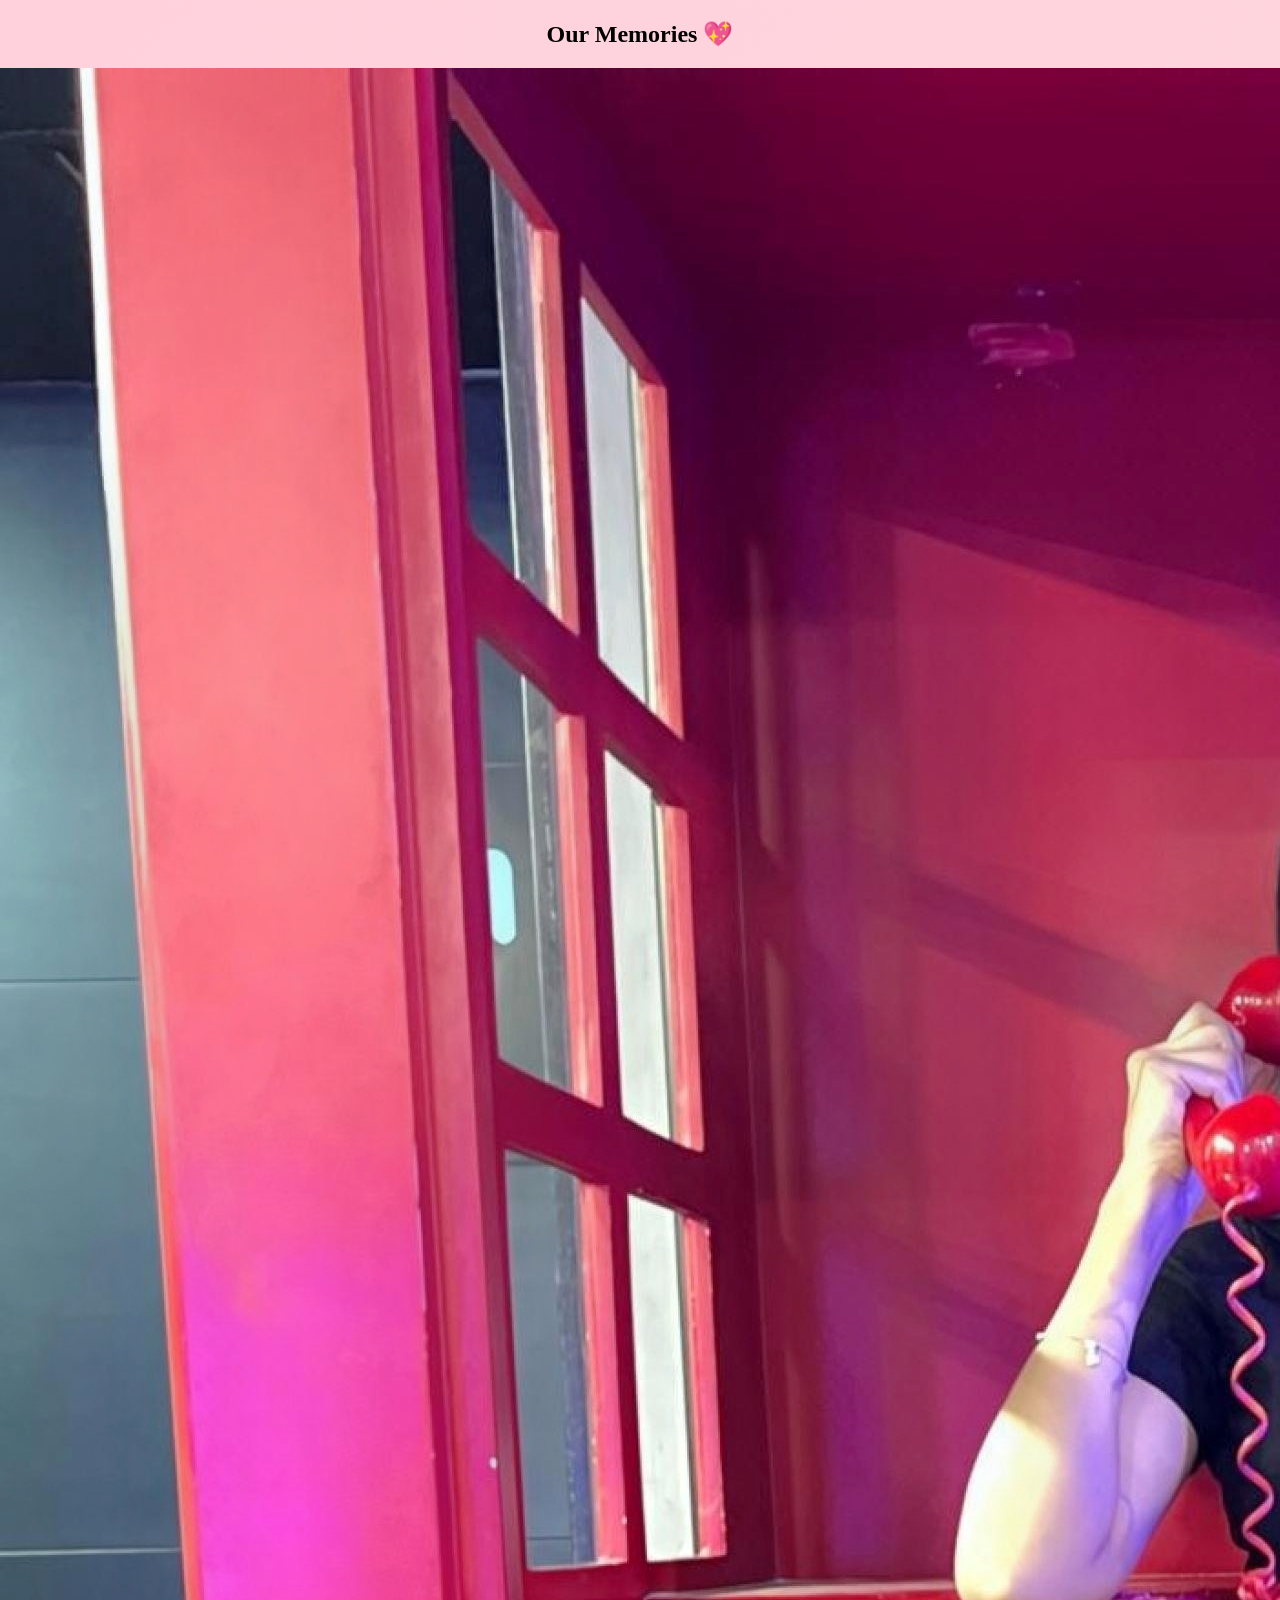
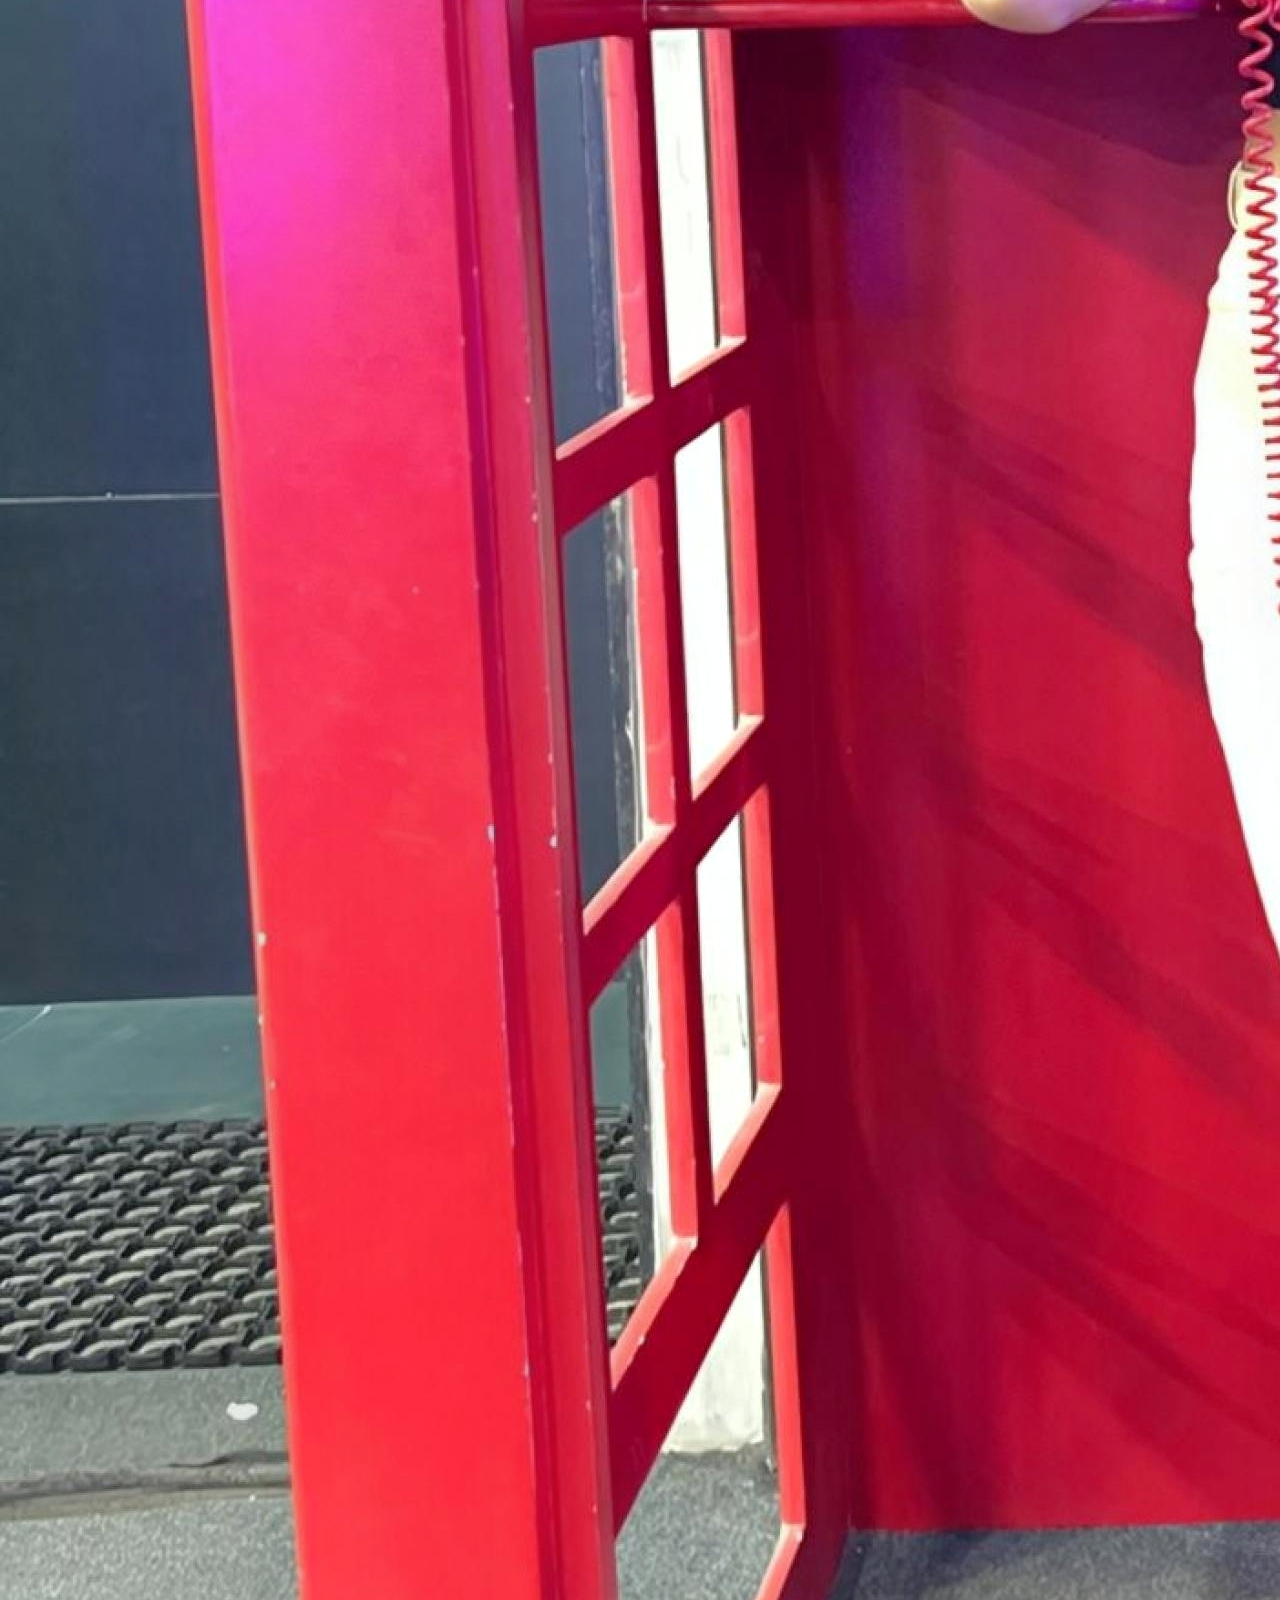
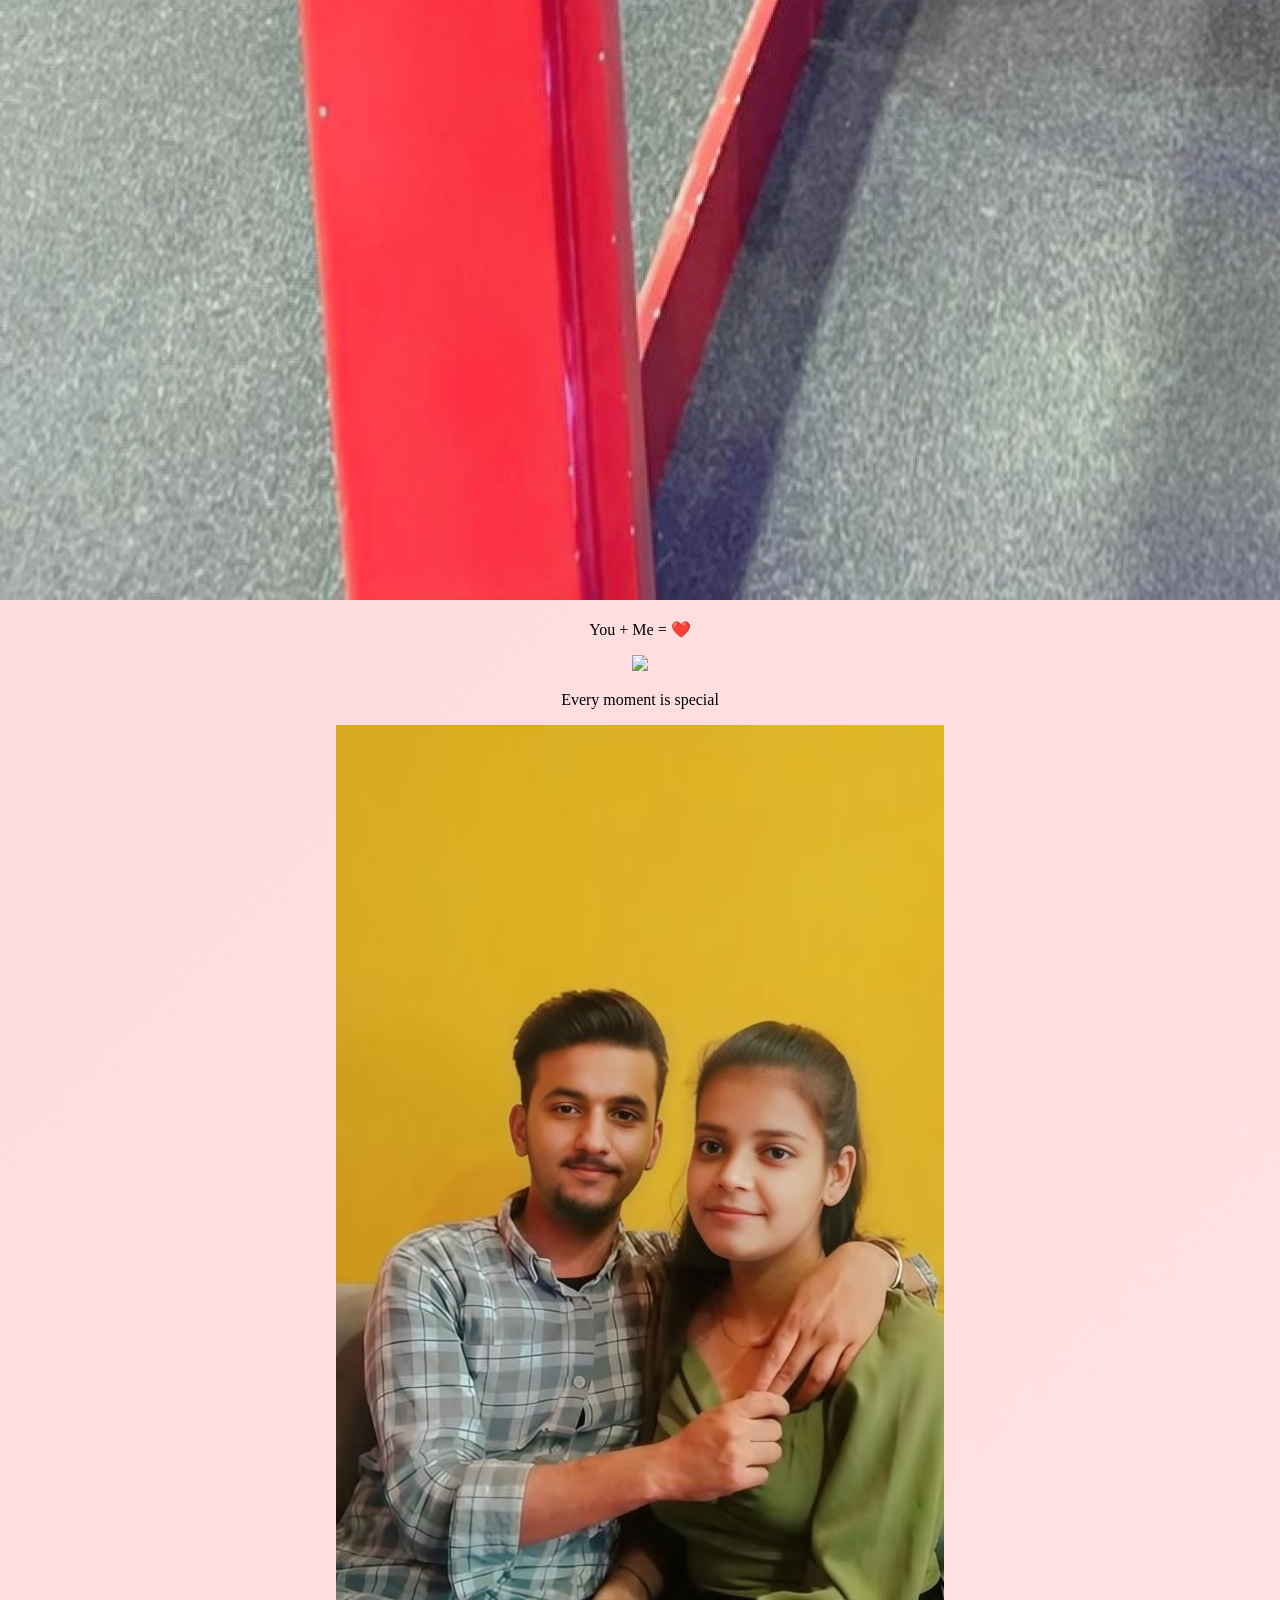
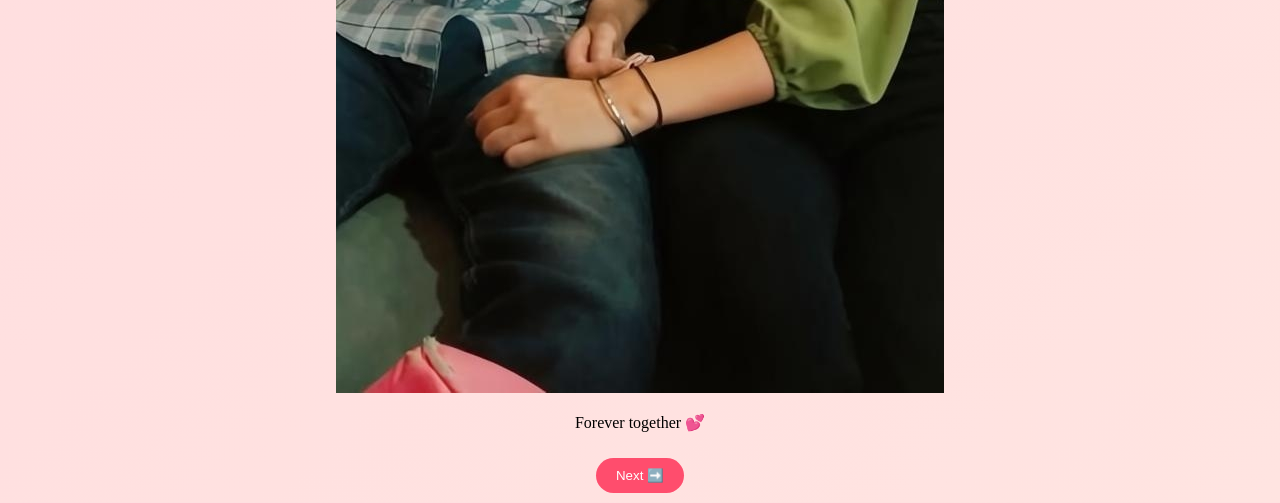
==== page2.html @ f51b7f26 "Update page2.html" ====
<!DOCTYPE html>
<html>
<head>
<meta name="viewport" content="width=device-width, initial-scale=1.0">
<title>Memories ❤️</title>
<link rel="stylesheet" href="css/style.css">
</head>

<body class="page2">

<h2>Our Memories 💖</h2>

<div class="gallery">
  <div class="card">
    <img src="assets/images/img1.jpg">
    <p>You + Me = ❤️</p>
  </div>

  <div class="card">
    <img src="assets/images/img2.jpg">
    <p>Every moment is special</p>
  </div>

  <div class="card">
    <img src="assets/images/img3.jpg">
    <p>Forever together 💕</p>
  </div>
</div>

<button onclick="nextPage('page3.html')">Next ➡️</button>

<audio autoplay loop>
  <source src="assets/music/page2.mp3">
</audio>

<script src="js/main.js"></script>
</body>
</html>
---- css/style.css ----
body {
  margin: 0;
  font-family: cursive;
  text-align: center;
  background: linear-gradient(135deg, #ffd1dc, #ffe4e1);
}

/* PAGE 3 */
.page3 {
  display: flex;
  flex-direction: column;
  align-items: center;
  justify-content: center;   /* center vertically */
  height: 100vh;
  padding: 20px;
  box-sizing: border-box;
}

/* TITLE */
.title {
  font-size: 5vw;
  max-font-size: 22px;
}

/* CAKE */
.cake-container {
  display: flex;
  justify-content: center;
  width: 100%;
}

.cake {
  position: relative;
  width: 150px;
  height: 100px;
}

/* BASE */
.cake::before {
  content: "";
  position: absolute;
  bottom: 0;
  width: 100%;
  height: 70px;
  background: #ff4d6d;
  border-radius: 10px;
}

/* ICING */
.icing {
  position: absolute;
  top: 0;
  width: 100%;
  height: 25px;
  background: white;
  border-radius: 10px 10px 0 0;
}

/* CANDLES */
.candles {
  position: absolute;
  top: -20px;
  width: 100%;
  display: flex;
  justify-content: space-around;
}

.candle {
  width: 6px;
  height: 20px;
  background: #ff4d6d;
}

/* FLAME */
.flame {
  width: 8px;
  height: 10px;
  background: orange;
  border-radius: 50%;
  animation: flicker 0.3s infinite alternate;
}

@keyframes flicker {
  from { transform: scale(1); }
  to { transform: scale(1.2); }
}

/* CUT EFFECT */
.cake.cut {
  transform: scale(0.9);
  opacity: 0.7;
}

/* BUTTON */
button {
  margin: 10px;
  padding: 10px 20px;
  border-radius: 25px;
  border: none;
  background: #ff4d6d;
  color: white;
}
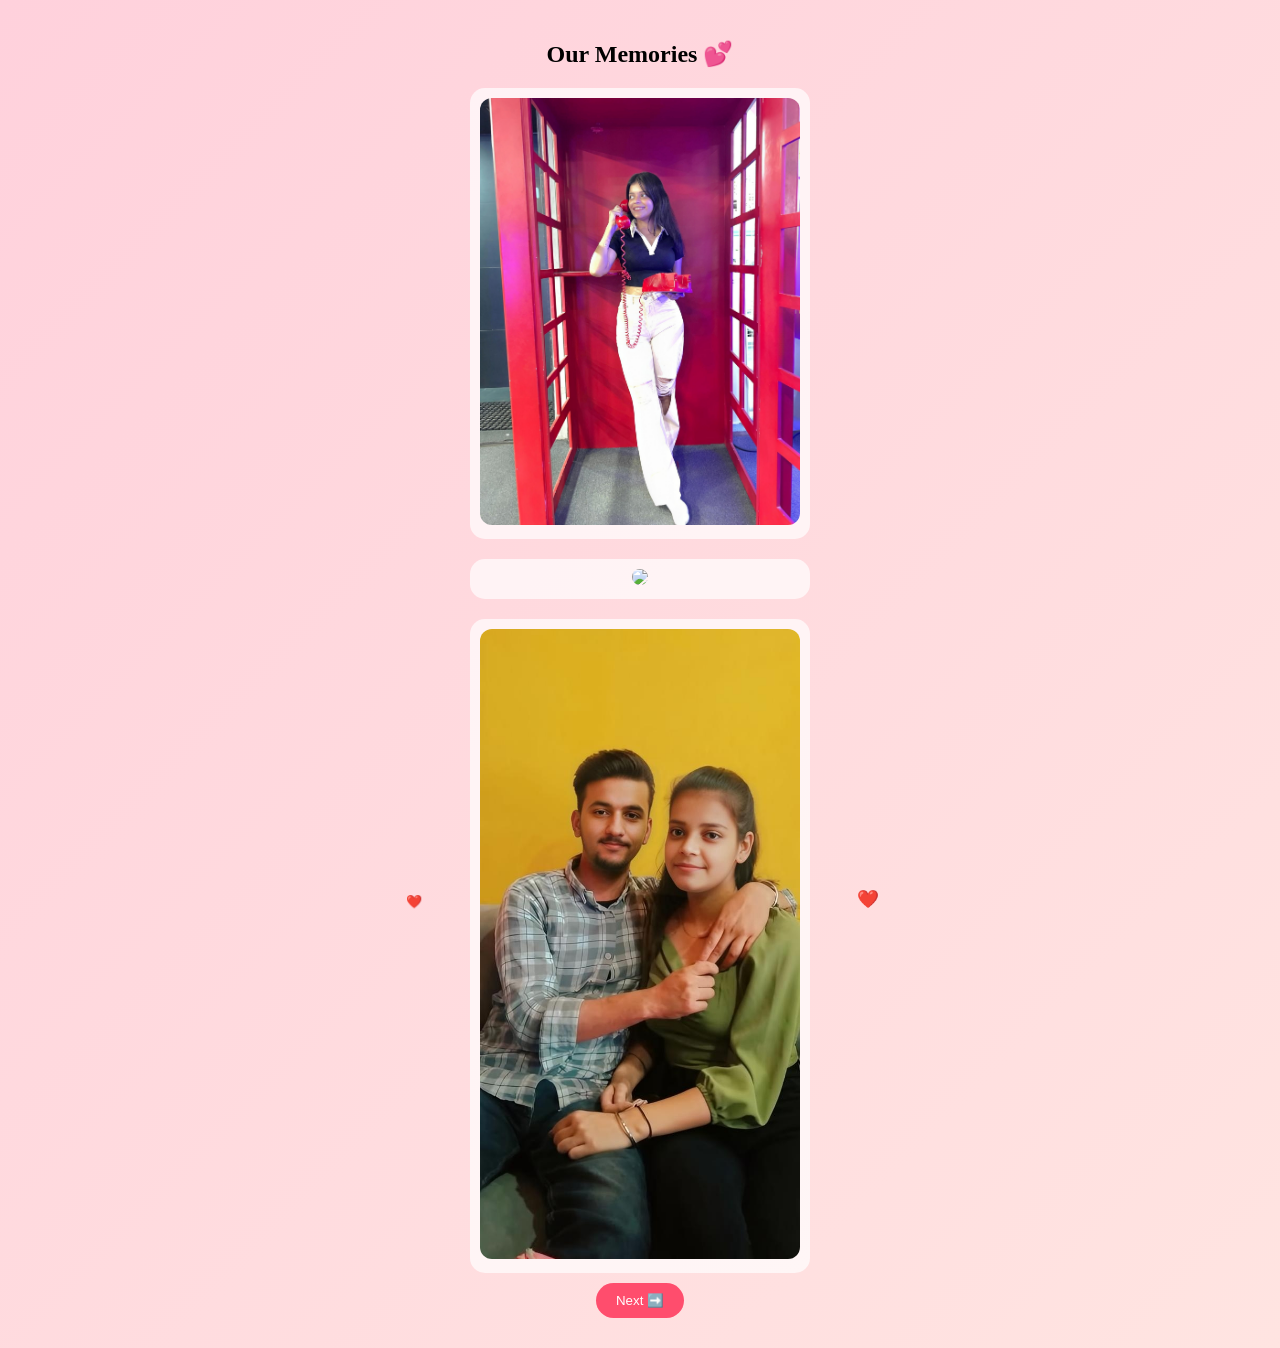
==== commit c11137f0: "Update page2.html" ====
--- a/page2.html
+++ b/page2.html
@@ -1,38 +1,33 @@
 <!DOCTYPE html>
 <html>
 <head>
-<meta name="viewport" content="width=device-width, initial-scale=1.0">
-<title>Memories ❤️</title>
-<link rel="stylesheet" href="css/style.css">
+  <meta name="viewport" content="width=device-width, initial-scale=1.0">
+  <title>Memories 💕</title>
+  <link rel="stylesheet" href="css/style.css">
 </head>
 
 <body class="page2">
 
-<h2>Our Memories 💖</h2>
+  <h2>Our Memories 💕</h2>
 
-<div class="gallery">
-  <div class="card">
-    <img src="assets/images/img1.jpg">
-    <p>You + Me = ❤️</p>
+  <div class="gallery">
+
+    <div class="card">
+      <img src="assets/images/img1.jpg">
+    </div>
+
+    <div class="card">
+      <img src="assets/images/img2.jpg">
+    </div>
+
+    <div class="card">
+      <img src="assets/images/img3.jpg">
+    </div>
+
   </div>
 
-  <div class="card">
-    <img src="assets/images/img2.jpg">
-    <p>Every moment is special</p>
-  </div>
+  <button onclick="nextPage('page3.html')">Next ➡️</button>
 
-  <div class="card">
-    <img src="assets/images/img3.jpg">
-    <p>Forever together 💕</p>
-  </div>
-</div>
-
-<button onclick="nextPage('page3.html')">Next ➡️</button>
-
-<audio autoplay loop>
-  <source src="assets/music/page2.mp3">
-</audio>
-
-<script src="js/main.js"></script>
+  <script src="js/main.js"></script>
 </body>
 </html>
--- a/css/style.css
+++ b/css/style.css
@@ -2,58 +2,116 @@
   margin: 0;
   font-family: cursive;
   text-align: center;
-  background: linear-gradient(135deg, #ffd1dc, #ffe4e1);
 }
 
-/* PAGE 3 */
-.page3 {
+/* ================= PAGE 1 (FIXED MOBILE CENTER) ================= */
+.page1 {
   display: flex;
   flex-direction: column;
+  justify-content: center;
   align-items: center;
-  justify-content: center;   /* center vertically */
   height: 100vh;
   padding: 20px;
   box-sizing: border-box;
 }
 
-/* TITLE */
+.hero-img {
+  width: 70vw;
+  max-width: 250px;
+  border-radius: 50%;
+  margin-bottom: 20px;
+}
+
+/* ================= PAGE 2 (IMAGE FIX) ================= */
+.page2 {
+  background: linear-gradient(135deg, #ffd1dc, #ffe4e1);
+  min-height: 100vh;
+  padding: 20px;
+  box-sizing: border-box;
+}
+
+.gallery {
+  display: flex;
+  flex-direction: column;
+  align-items: center;
+  gap: 20px;
+}
+
+.card {
+  width: 90%;
+  max-width: 320px;
+  background: rgba(255,255,255,0.7);
+  padding: 10px;
+  border-radius: 15px;
+}
+
+.card img {
+  width: 100%;
+  height: auto;
+  max-height: 70vh;   /* IMPORTANT FIX */
+  object-fit: cover;
+  border-radius: 12px;
+}
+
+/* ================= PAGE 3 (DO NOT TOUCH - WORKING) ================= */
+.page3 {
+  background: linear-gradient(#ffd1dc, #ffe4e1);
+  display: flex;
+  flex-direction: column;
+  align-items: center;
+  justify-content: center;
+  height: 100vh;
+}
+
+/* TITLE FIX */
 .title {
-  font-size: 5vw;
-  max-font-size: 22px;
+  margin-bottom: 40px;
 }
 
 /* CAKE */
-.cake-container {
-  display: flex;
-  justify-content: center;
-  width: 100%;
-}
-
 .cake {
   position: relative;
   width: 150px;
-  height: 100px;
+  height: 110px;
 }
 
-/* BASE */
-.cake::before {
-  content: "";
+/* CAKE PARTS */
+.slice {
   position: absolute;
+  width: 50%;
+  height: 80px;
   bottom: 0;
-  width: 100%;
-  height: 70px;
   background: #ff4d6d;
-  border-radius: 10px;
+  transition: 0.5s;
 }
 
-/* ICING */
-.icing {
+.left {
+  left: 0;
+  border-radius: 10px 0 0 10px;
+}
+
+.right {
+  right: 0;
+  border-radius: 0 10px 10px 0;
+}
+
+/* TOP */
+.top {
   position: absolute;
   top: 0;
   width: 100%;
-  height: 25px;
+  height: 30px;
   background: white;
   border-radius: 10px 10px 0 0;
+}
+
+/* CUT EFFECT */
+.cake.cut .left {
+  transform: translateX(-20px) rotate(-8deg);
+}
+
+.cake.cut .right {
+  transform: translateX(20px) rotate(8deg);
 }
 
 /* CANDLES */
@@ -71,7 +129,6 @@
   background: #ff4d6d;
 }
 
-/* FLAME */
 .flame {
   width: 8px;
   height: 10px;
@@ -85,18 +142,44 @@
   to { transform: scale(1.2); }
 }
 
-/* CUT EFFECT */
-.cake.cut {
-  transform: scale(0.9);
-  opacity: 0.7;
+/* ================= PAGE 4 (UNCHANGED) ================= */
+.page4 {
+  display: flex;
+  justify-content: center;
+  align-items: center;
+  height: 100vh;
+  background: linear-gradient(135deg, #ffe0ec, #ffd6e0);
+  padding: 20px;
+  box-sizing: border-box;
 }
 
-/* BUTTON */
+.letter {
+  width: 90%;
+  max-width: 320px;
+  padding: 20px;
+  background: rgba(255,255,255,0.9);
+  border-radius: 20px;
+}
+
+/* ================= COMMON ================= */
 button {
+  padding: 10px 20px;
   margin: 10px;
-  padding: 10px 20px;
+  border: none;
   border-radius: 25px;
-  border: none;
   background: #ff4d6d;
   color: white;
 }
+
+/* HEARTS */
+.heart {
+  position: fixed;
+  bottom: -10px;
+  animation: floatUp 6s linear;
+}
+
+@keyframes floatUp {
+  to {
+    transform: translateY(-110vh);
+  }
+}
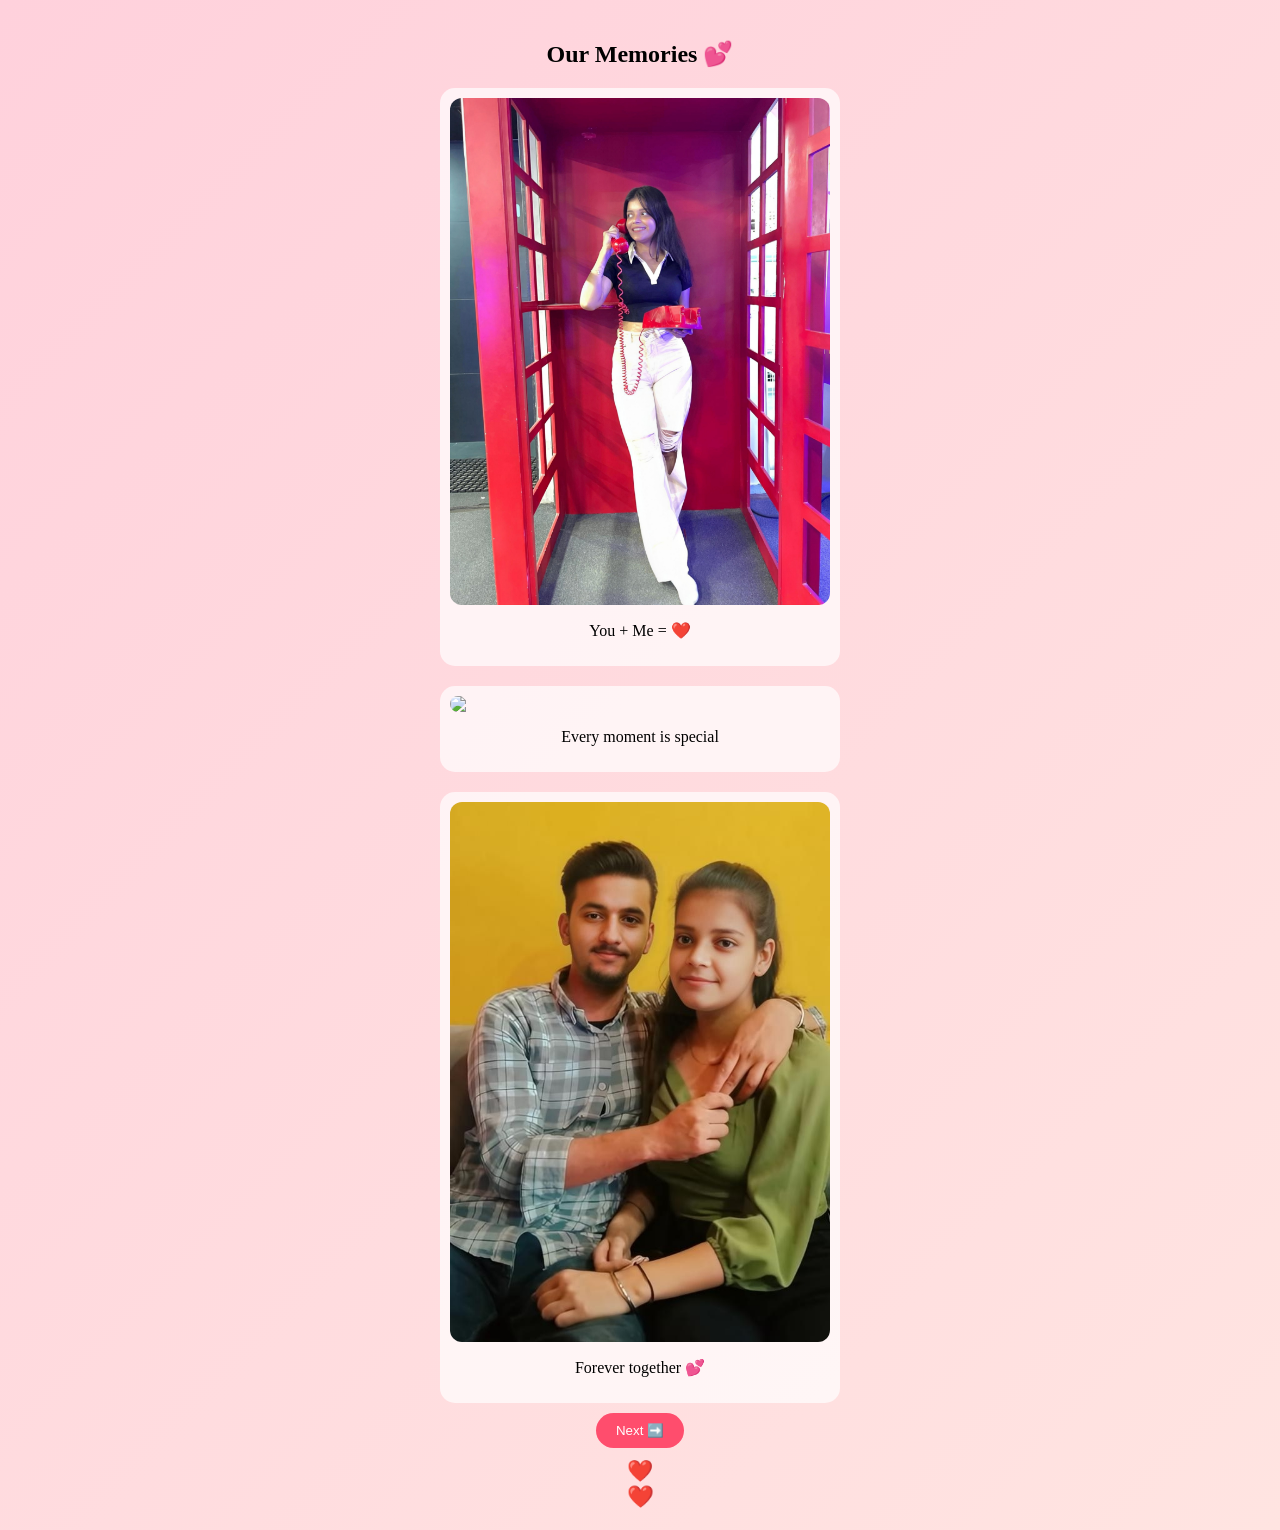
==== commit 6231fe6f: "Update page2.html" ====
--- a/page2.html
+++ b/page2.html
@@ -3,7 +3,7 @@
 <head>
   <meta name="viewport" content="width=device-width, initial-scale=1.0">
   <title>Memories 💕</title>
-  <link rel="stylesheet" href="css/style.css">
+  <link rel="stylesheet" href="css/style.css?v=2">
 </head>
 
 <body class="page2">
@@ -14,14 +14,17 @@
 
     <div class="card">
       <img src="assets/images/img1.jpg">
+      <p>You + Me = ❤️</p>
     </div>
 
     <div class="card">
       <img src="assets/images/img2.jpg">
+      <p>Every moment is special</p>
     </div>
 
     <div class="card">
       <img src="assets/images/img3.jpg">
+      <p>Forever together 💕</p>
     </div>
 
   </div>
--- a/css/style.css
+++ b/css/style.css
@@ -1,10 +1,17 @@
-body {
+/* GLOBAL FIX (VERY IMPORTANT) */
+* {
+  box-sizing: border-box;
+}
+
+html, body {
+  width: 100%;
+  overflow-x: hidden;
   margin: 0;
   font-family: cursive;
   text-align: center;
 }
 
-/* ================= PAGE 1 (FIXED MOBILE CENTER) ================= */
+/* ================= PAGE 1 ================= */
 .page1 {
   display: flex;
   flex-direction: column;
@@ -12,34 +19,34 @@
   align-items: center;
   height: 100vh;
   padding: 20px;
-  box-sizing: border-box;
 }
 
 .hero-img {
-  width: 70vw;
-  max-width: 250px;
+  width: 80%;
+  max-width: 260px;
+  height: auto;
   border-radius: 50%;
   margin-bottom: 20px;
 }
 
-/* ================= PAGE 2 (IMAGE FIX) ================= */
+/* ================= PAGE 2 ================= */
 .page2 {
   background: linear-gradient(135deg, #ffd1dc, #ffe4e1);
   min-height: 100vh;
   padding: 20px;
-  box-sizing: border-box;
 }
 
 .gallery {
+  width: 100%;
+  max-width: 400px;
+  margin: auto;
   display: flex;
   flex-direction: column;
-  align-items: center;
   gap: 20px;
 }
 
 .card {
-  width: 90%;
-  max-width: 320px;
+  width: 100%;
   background: rgba(255,255,255,0.7);
   padding: 10px;
   border-radius: 15px;
@@ -48,120 +55,16 @@
 .card img {
   width: 100%;
   height: auto;
-  max-height: 70vh;   /* IMPORTANT FIX */
+  max-height: 60vh;
   object-fit: cover;
   border-radius: 12px;
+  display: block;
 }
 
-/* ================= PAGE 3 (DO NOT TOUCH - WORKING) ================= */
-.page3 {
-  background: linear-gradient(#ffd1dc, #ffe4e1);
-  display: flex;
-  flex-direction: column;
-  align-items: center;
-  justify-content: center;
-  height: 100vh;
-}
+/* ================= KEEP YOUR PAGE 3 & 4 BELOW (UNCHANGED) ================= */
+/* DO NOT MODIFY YOUR EXISTING PAGE 3 & PAGE 4 CSS */
 
-/* TITLE FIX */
-.title {
-  margin-bottom: 40px;
-}
-
-/* CAKE */
-.cake {
-  position: relative;
-  width: 150px;
-  height: 110px;
-}
-
-/* CAKE PARTS */
-.slice {
-  position: absolute;
-  width: 50%;
-  height: 80px;
-  bottom: 0;
-  background: #ff4d6d;
-  transition: 0.5s;
-}
-
-.left {
-  left: 0;
-  border-radius: 10px 0 0 10px;
-}
-
-.right {
-  right: 0;
-  border-radius: 0 10px 10px 0;
-}
-
-/* TOP */
-.top {
-  position: absolute;
-  top: 0;
-  width: 100%;
-  height: 30px;
-  background: white;
-  border-radius: 10px 10px 0 0;
-}
-
-/* CUT EFFECT */
-.cake.cut .left {
-  transform: translateX(-20px) rotate(-8deg);
-}
-
-.cake.cut .right {
-  transform: translateX(20px) rotate(8deg);
-}
-
-/* CANDLES */
-.candles {
-  position: absolute;
-  top: -20px;
-  width: 100%;
-  display: flex;
-  justify-content: space-around;
-}
-
-.candle {
-  width: 6px;
-  height: 20px;
-  background: #ff4d6d;
-}
-
-.flame {
-  width: 8px;
-  height: 10px;
-  background: orange;
-  border-radius: 50%;
-  animation: flicker 0.3s infinite alternate;
-}
-
-@keyframes flicker {
-  from { transform: scale(1); }
-  to { transform: scale(1.2); }
-}
-
-/* ================= PAGE 4 (UNCHANGED) ================= */
-.page4 {
-  display: flex;
-  justify-content: center;
-  align-items: center;
-  height: 100vh;
-  background: linear-gradient(135deg, #ffe0ec, #ffd6e0);
-  padding: 20px;
-  box-sizing: border-box;
-}
-
-.letter {
-  width: 90%;
-  max-width: 320px;
-  padding: 20px;
-  background: rgba(255,255,255,0.9);
-  border-radius: 20px;
-}
-
-/* ================= COMMON ================= */
+/* BUTTON */
 button {
   padding: 10px 20px;
   margin: 10px;
@@ -171,15 +74,13 @@
   color: white;
 }
 
-/* HEARTS */
-.heart {
-  position: fixed;
-  bottom: -10px;
-  animation: floatUp 6s linear;
-}
+/* MOBILE TWEAK */
+@media (max-width: 600px) {
+  h2 {
+    font-size: 20px;
+  }
 
-@keyframes floatUp {
-  to {
-    transform: translateY(-110vh);
+  button {
+    width: 80%;
   }
 }
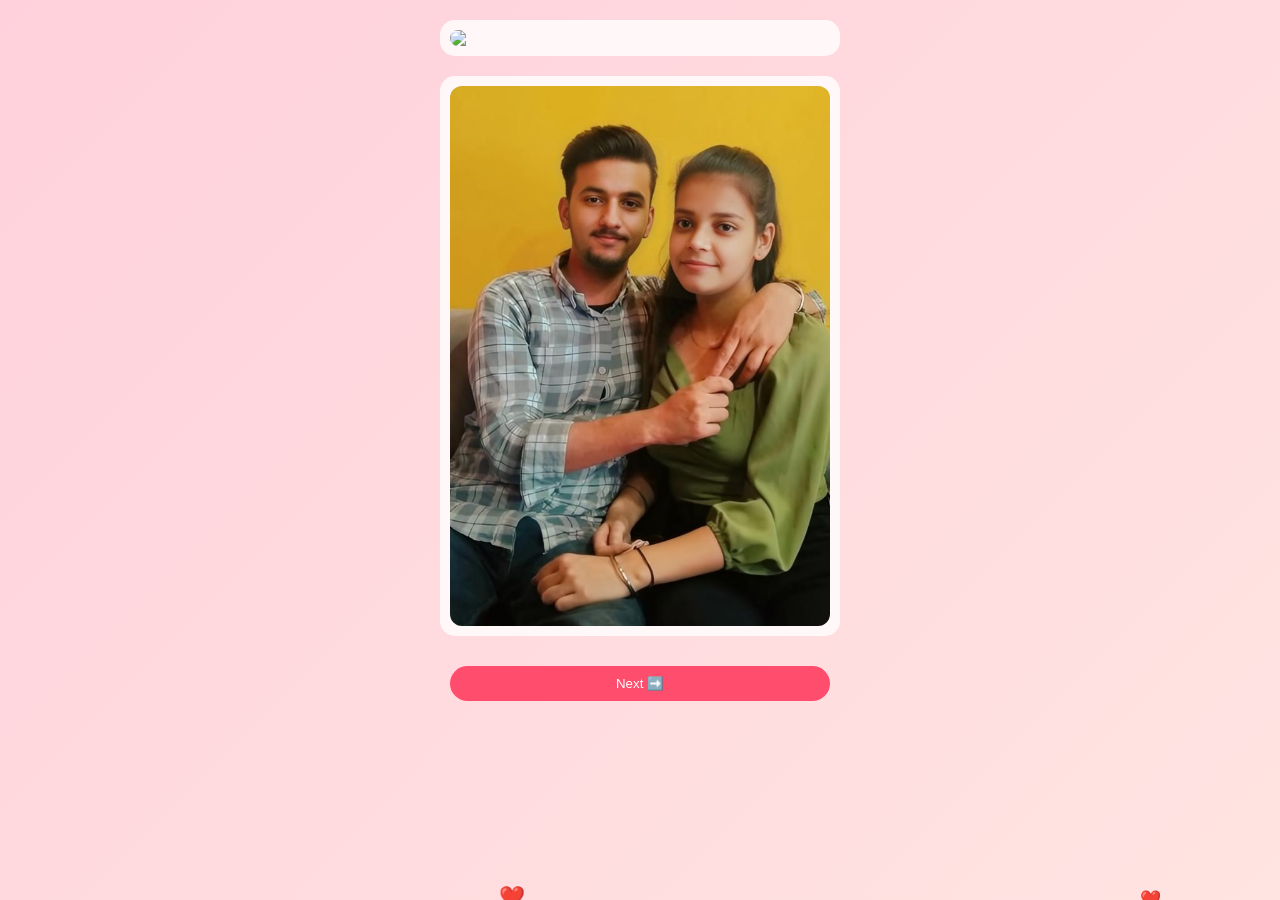
==== commit ccea2a4a: "Update page2.html" ====
--- a/page2.html
+++ b/page2.html
@@ -1,36 +1,25 @@
 <!DOCTYPE html>
 <html>
 <head>
-  <meta name="viewport" content="width=device-width, initial-scale=1.0">
-  <title>Memories 💕</title>
-  <link rel="stylesheet" href="css/style.css?v=2">
+<meta name="viewport" content="width=device-width, initial-scale=1.0">
+<title>Memories</title>
+<link rel="stylesheet" href="css/style.css">
 </head>
 
 <body class="page2">
 
-  <h2>Our Memories 💕</h2>
+<div class="gallery">
+  <div class="card">
+    <img src="assets/images/img2.jpg">
+  </div>
 
-  <div class="gallery">
-
-    <div class="card">
-      <img src="assets/images/img1.jpg">
-      <p>You + Me = ❤️</p>
-    </div>
-
-    <div class="card">
-      <img src="assets/images/img2.jpg">
-      <p>Every moment is special</p>
-    </div>
-
-    <div class="card">
-      <img src="assets/images/img3.jpg">
-      <p>Forever together 💕</p>
-    </div>
-
+  <div class="card">
+    <img src="assets/images/img3.jpg">
   </div>
 
   <button onclick="nextPage('page3.html')">Next ➡️</button>
+</div>
 
-  <script src="js/main.js"></script>
+<script src="js/main.js"></script>
 </body>
 </html>
--- a/css/style.css
+++ b/css/style.css
@@ -1,12 +1,12 @@
-/* GLOBAL FIX (VERY IMPORTANT) */
+/* GLOBAL FIX */
 * {
   box-sizing: border-box;
 }
 
 html, body {
+  margin: 0;
   width: 100%;
   overflow-x: hidden;
-  margin: 0;
   font-family: cursive;
   text-align: center;
 }
@@ -14,16 +14,20 @@
 /* ================= PAGE 1 ================= */
 .page1 {
   display: flex;
-  flex-direction: column;
   justify-content: center;
   align-items: center;
   height: 100vh;
   padding: 20px;
 }
 
+.container {
+  width: 100%;
+  max-width: 350px;
+}
+
 .hero-img {
   width: 80%;
-  max-width: 260px;
+  max-width: 250px;
   height: auto;
   border-radius: 50%;
   margin-bottom: 20px;
@@ -47,7 +51,7 @@
 
 .card {
   width: 100%;
-  background: rgba(255,255,255,0.7);
+  background: rgba(255,255,255,0.8);
   padding: 10px;
   border-radius: 15px;
 }
@@ -61,8 +65,38 @@
   display: block;
 }
 
-/* ================= KEEP YOUR PAGE 3 & 4 BELOW (UNCHANGED) ================= */
-/* DO NOT MODIFY YOUR EXISTING PAGE 3 & PAGE 4 CSS */
+.card p {
+  margin-top: 10px;
+  font-size: 14px;
+}
+
+/* ================= PAGE 3 (UNCHANGED) ================= */
+.page3 {
+  background: linear-gradient(#ffd1dc, #ffe4e1);
+  display: flex;
+  flex-direction: column;
+  align-items: center;
+  justify-content: center;
+  height: 100vh;
+}
+
+/* ================= PAGE 4 (UNCHANGED) ================= */
+.page4 {
+  display: flex;
+  justify-content: center;
+  align-items: center;
+  height: 100vh;
+  background: linear-gradient(135deg, #ffe0ec, #ffd6e0);
+  padding: 20px;
+}
+
+.letter {
+  width: 90%;
+  max-width: 320px;
+  padding: 20px;
+  background: rgba(255,255,255,0.9);
+  border-radius: 20px;
+}
 
 /* BUTTON */
 button {
@@ -72,6 +106,19 @@
   border-radius: 25px;
   background: #ff4d6d;
   color: white;
+}
+
+/* HEARTS */
+.heart {
+  position: fixed;
+  bottom: -10px;
+  animation: floatUp 6s linear;
+}
+
+@keyframes floatUp {
+  to {
+    transform: translateY(-110vh);
+  }
 }
 
 /* MOBILE TWEAK */
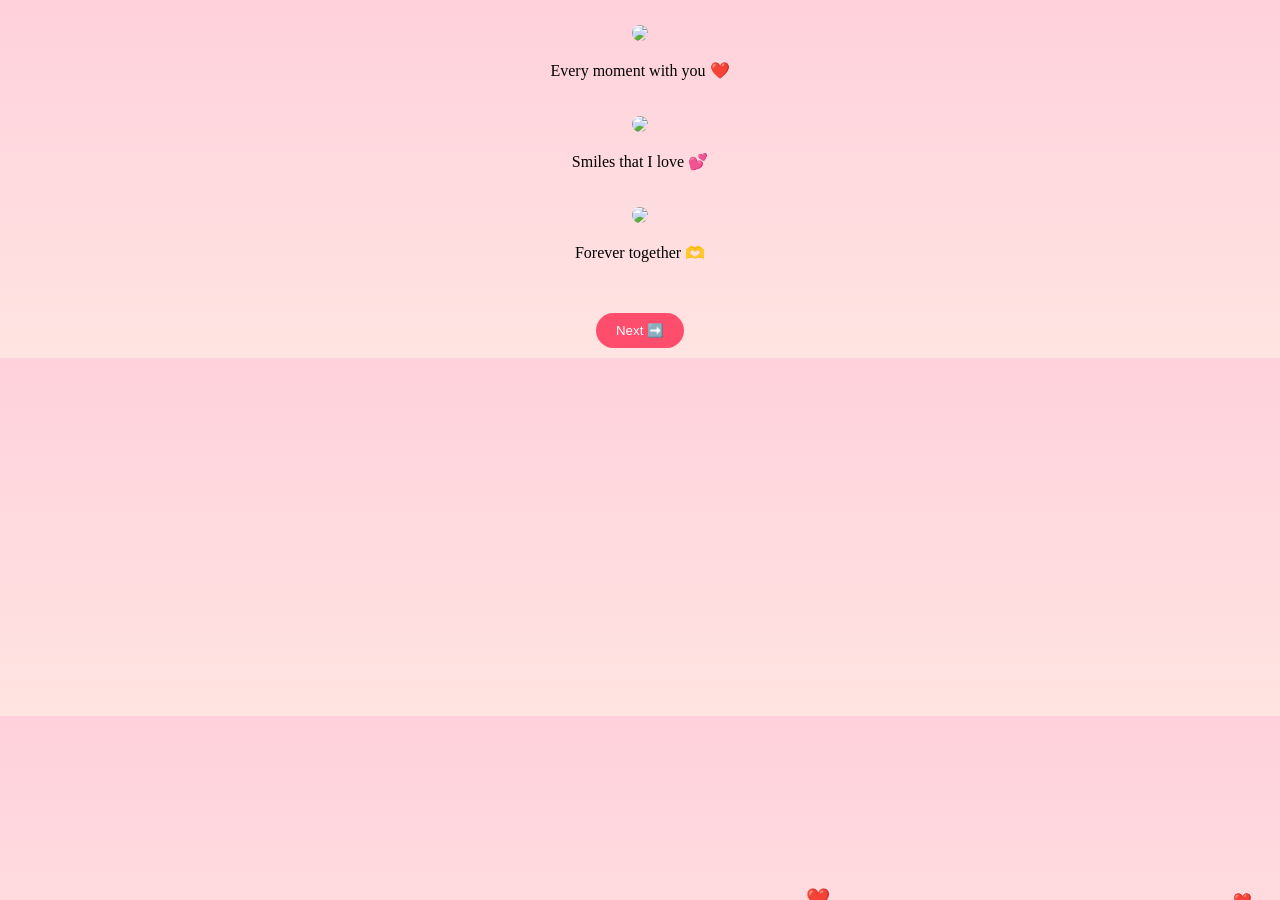
==== commit c389c61c: "Update page2.html" ====
--- a/page2.html
+++ b/page2.html
@@ -2,23 +2,32 @@
 <html>
 <head>
 <meta name="viewport" content="width=device-width, initial-scale=1.0">
-<title>Memories</title>
+<title>Memories 💕</title>
 <link rel="stylesheet" href="css/style.css">
 </head>
 
 <body class="page2">
 
 <div class="gallery">
+
   <div class="card">
-    <img src="assets/images/img2.jpg">
+    <img src="assets/img1.jpg">
+    <p>Every moment with you ❤️</p>
   </div>
 
   <div class="card">
-    <img src="assets/images/img3.jpg">
+    <img src="assets/img2.jpg">
+    <p>Smiles that I love 💕</p>
   </div>
 
-  <button onclick="nextPage('page3.html')">Next ➡️</button>
+  <div class="card">
+    <img src="assets/img3.jpg">
+    <p>Forever together 🫶</p>
+  </div>
+
 </div>
+
+<button onclick="nextPage('page3.html')">Next ➡️</button>
 
 <script src="js/main.js"></script>
 </body>
--- a/css/style.css
+++ b/css/style.css
@@ -1,76 +1,54 @@
-/* GLOBAL FIX */
-* {
-  box-sizing: border-box;
+body {
+  margin: 0;
+  font-family: cursive;
+  text-align: center;
+  overflow-x: hidden;
 }
 
-html, body {
-  margin: 0;
-  width: 100%;
-  overflow-x: hidden;
-  font-family: cursive;
-  text-align: center;
+/* CENTER */
+.center {
+  padding: 20px;
 }
 
-/* ================= PAGE 1 ================= */
+/* PAGE 1 */
 .page1 {
   display: flex;
   justify-content: center;
   align-items: center;
   height: 100vh;
-  padding: 20px;
 }
 
-.container {
-  width: 100%;
-  max-width: 350px;
+/* IMAGE */
+.hero-img {
+  width: 80%;
+  max-width: 280px;
+  border-radius: 50%;
 }
 
-.hero-img {
-  width: 80%;
-  max-width: 250px;
-  height: auto;
-  border-radius: 50%;
-  margin-bottom: 20px;
-}
-
-/* ================= PAGE 2 ================= */
+/* PAGE 2 */
 .page2 {
-  background: linear-gradient(135deg, #ffd1dc, #ffe4e1);
-  min-height: 100vh;
-  padding: 20px;
+  background: linear-gradient(#ffd1dc, #ffe4e1);
 }
 
 .gallery {
-  width: 100%;
-  max-width: 400px;
-  margin: auto;
   display: flex;
   flex-direction: column;
-  gap: 20px;
+  align-items: center;
+  padding: 15px;
 }
 
 .card {
-  width: 100%;
-  background: rgba(255,255,255,0.8);
-  padding: 10px;
-  border-radius: 15px;
+  width: 90%;
+  max-width: 300px;
+  margin: 10px;
 }
 
 .card img {
   width: 100%;
-  height: auto;
-  max-height: 60vh;
-  object-fit: cover;
-  border-radius: 12px;
-  display: block;
+  border-radius: 15px;
 }
 
-.card p {
-  margin-top: 10px;
-  font-size: 14px;
-}
-
-/* ================= PAGE 3 (UNCHANGED) ================= */
+/* PAGE 3 */
 .page3 {
   background: linear-gradient(#ffd1dc, #ffe4e1);
   display: flex;
@@ -80,19 +58,96 @@
   height: 100vh;
 }
 
-/* ================= PAGE 4 (UNCHANGED) ================= */
+.title {
+  margin-bottom: 40px;
+}
+
+/* CAKE */
+.cake {
+  position: relative;
+  width: 150px;
+  height: 110px;
+}
+
+/* CAKE PARTS */
+.slice {
+  position: absolute;
+  width: 50%;
+  height: 80px;
+  bottom: 0;
+  background: #ff4d6d;
+  transition: 0.5s;
+}
+
+.left {
+  left: 0;
+  border-radius: 10px 0 0 10px;
+}
+
+.right {
+  right: 0;
+  border-radius: 0 10px 10px 0;
+}
+
+/* TOP */
+.top {
+  position: absolute;
+  top: 0;
+  width: 100%;
+  height: 30px;
+  background: white;
+  border-radius: 10px 10px 0 0;
+}
+
+/* CUT EFFECT */
+.cake.cut .left {
+  transform: translateX(-20px) rotate(-8deg);
+}
+
+.cake.cut .right {
+  transform: translateX(20px) rotate(8deg);
+}
+
+/* CANDLES */
+.candles {
+  position: absolute;
+  top: -20px;
+  width: 100%;
+  display: flex;
+  justify-content: space-around;
+}
+
+.candle {
+  width: 6px;
+  height: 20px;
+  background: #ff4d6d;
+}
+
+.flame {
+  width: 8px;
+  height: 10px;
+  background: orange;
+  border-radius: 50%;
+  animation: flicker 0.3s infinite alternate;
+}
+
+@keyframes flicker {
+  from { transform: scale(1); }
+  to { transform: scale(1.2); }
+}
+
+/* PAGE 4 */
 .page4 {
   display: flex;
   justify-content: center;
   align-items: center;
   height: 100vh;
-  background: linear-gradient(135deg, #ffe0ec, #ffd6e0);
-  padding: 20px;
+  background: linear-gradient(#ffe0ec, #ffd6e0);
 }
 
 .letter {
-  width: 90%;
-  max-width: 320px;
+  width: 85%;
+  max-width: 300px;
   padding: 20px;
   background: rgba(255,255,255,0.9);
   border-radius: 20px;
@@ -116,18 +171,5 @@
 }
 
 @keyframes floatUp {
-  to {
-    transform: translateY(-110vh);
-  }
+  to { transform: translateY(-110vh); }
 }
-
-/* MOBILE TWEAK */
-@media (max-width: 600px) {
-  h2 {
-    font-size: 20px;
-  }
-
-  button {
-    width: 80%;
-  }
-}
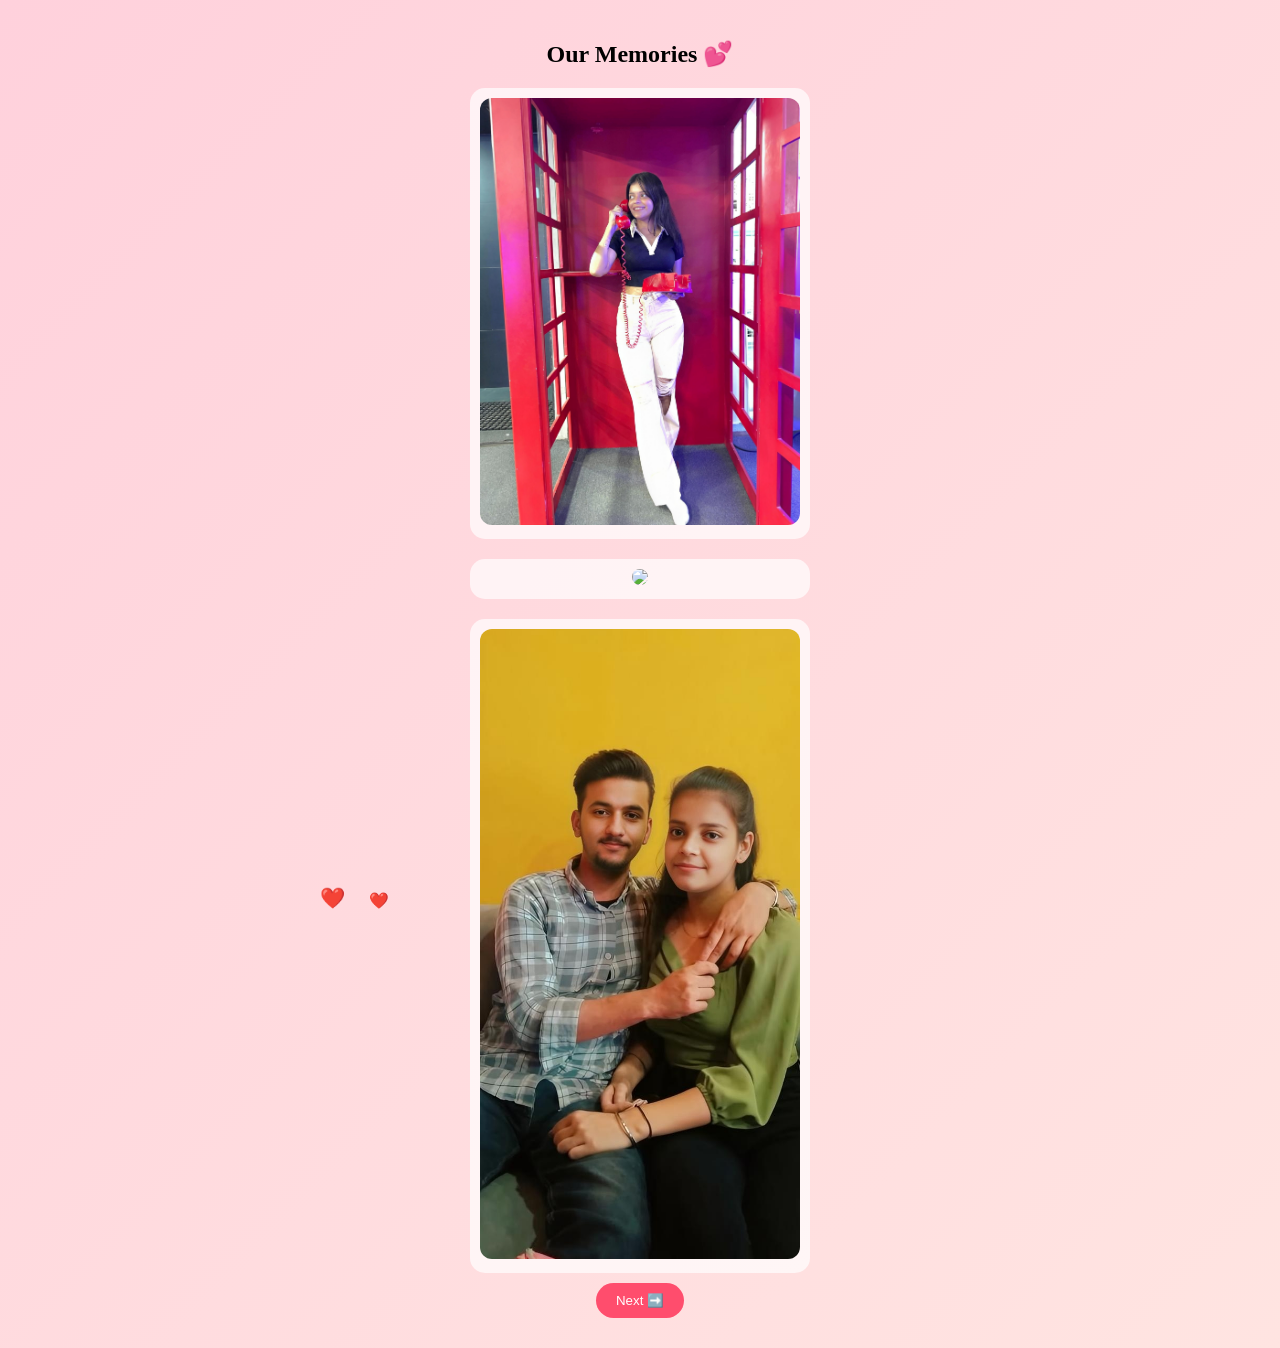
==== commit 447b2037: "Update page2.html" ====
--- a/page2.html
+++ b/page2.html
@@ -1,34 +1,33 @@
 <!DOCTYPE html>
 <html>
 <head>
-<meta name="viewport" content="width=device-width, initial-scale=1.0">
-<title>Memories 💕</title>
-<link rel="stylesheet" href="css/style.css">
+  <meta name="viewport" content="width=device-width, initial-scale=1.0">
+  <title>Memories 💕</title>
+  <link rel="stylesheet" href="css/style.css">
 </head>
 
 <body class="page2">
 
-<div class="gallery">
+  <h2>Our Memories 💕</h2>
 
-  <div class="card">
-    <img src="assets/img1.jpg">
-    <p>Every moment with you ❤️</p>
+  <div class="gallery">
+
+    <div class="card">
+      <img src="assets/images/img1.jpg">
+    </div>
+
+    <div class="card">
+      <img src="assets/images/img2.jpg">
+    </div>
+
+    <div class="card">
+      <img src="assets/images/img3.jpg">
+    </div>
+
   </div>
 
-  <div class="card">
-    <img src="assets/img2.jpg">
-    <p>Smiles that I love 💕</p>
-  </div>
+  <button onclick="nextPage('page3.html')">Next ➡️</button>
 
-  <div class="card">
-    <img src="assets/img3.jpg">
-    <p>Forever together 🫶</p>
-  </div>
-
-</div>
-
-<button onclick="nextPage('page3.html')">Next ➡️</button>
-
-<script src="js/main.js"></script>
+  <script src="js/main.js"></script>
 </body>
 </html>
--- a/css/style.css
+++ b/css/style.css
@@ -2,53 +2,58 @@
   margin: 0;
   font-family: cursive;
   text-align: center;
-  overflow-x: hidden;
 }
 
-/* CENTER */
-.center {
-  padding: 20px;
-}
-
-/* PAGE 1 */
+/* ================= PAGE 1 (FIXED MOBILE CENTER) ================= */
 .page1 {
   display: flex;
+  flex-direction: column;
   justify-content: center;
   align-items: center;
   height: 100vh;
+  padding: 20px;
+  box-sizing: border-box;
 }
 
-/* IMAGE */
 .hero-img {
-  width: 80%;
-  max-width: 280px;
+  width: 70vw;
+  max-width: 250px;
   border-radius: 50%;
+  margin-bottom: 20px;
 }
 
-/* PAGE 2 */
+/* ================= PAGE 2 (IMAGE FIX) ================= */
 .page2 {
-  background: linear-gradient(#ffd1dc, #ffe4e1);
+  background: linear-gradient(135deg, #ffd1dc, #ffe4e1);
+  min-height: 100vh;
+  padding: 20px;
+  box-sizing: border-box;
 }
 
 .gallery {
   display: flex;
   flex-direction: column;
   align-items: center;
-  padding: 15px;
+  gap: 20px;
 }
 
 .card {
   width: 90%;
-  max-width: 300px;
-  margin: 10px;
+  max-width: 320px;
+  background: rgba(255,255,255,0.7);
+  padding: 10px;
+  border-radius: 15px;
 }
 
 .card img {
   width: 100%;
-  border-radius: 15px;
+  height: auto;
+  max-height: 70vh;   /* IMPORTANT FIX */
+  object-fit: cover;
+  border-radius: 12px;
 }
 
-/* PAGE 3 */
+/* ================= PAGE 3 (DO NOT TOUCH - WORKING) ================= */
 .page3 {
   background: linear-gradient(#ffd1dc, #ffe4e1);
   display: flex;
@@ -58,6 +63,7 @@
   height: 100vh;
 }
 
+/* TITLE FIX */
 .title {
   margin-bottom: 40px;
 }
@@ -136,24 +142,26 @@
   to { transform: scale(1.2); }
 }
 
-/* PAGE 4 */
+/* ================= PAGE 4 (UNCHANGED) ================= */
 .page4 {
   display: flex;
   justify-content: center;
   align-items: center;
   height: 100vh;
-  background: linear-gradient(#ffe0ec, #ffd6e0);
+  background: linear-gradient(135deg, #ffe0ec, #ffd6e0);
+  padding: 20px;
+  box-sizing: border-box;
 }
 
 .letter {
-  width: 85%;
-  max-width: 300px;
+  width: 90%;
+  max-width: 320px;
   padding: 20px;
   background: rgba(255,255,255,0.9);
   border-radius: 20px;
 }
 
-/* BUTTON */
+/* ================= COMMON ================= */
 button {
   padding: 10px 20px;
   margin: 10px;
@@ -171,5 +179,7 @@
 }
 
 @keyframes floatUp {
-  to { transform: translateY(-110vh); }
+  to {
+    transform: translateY(-110vh);
+  }
 }
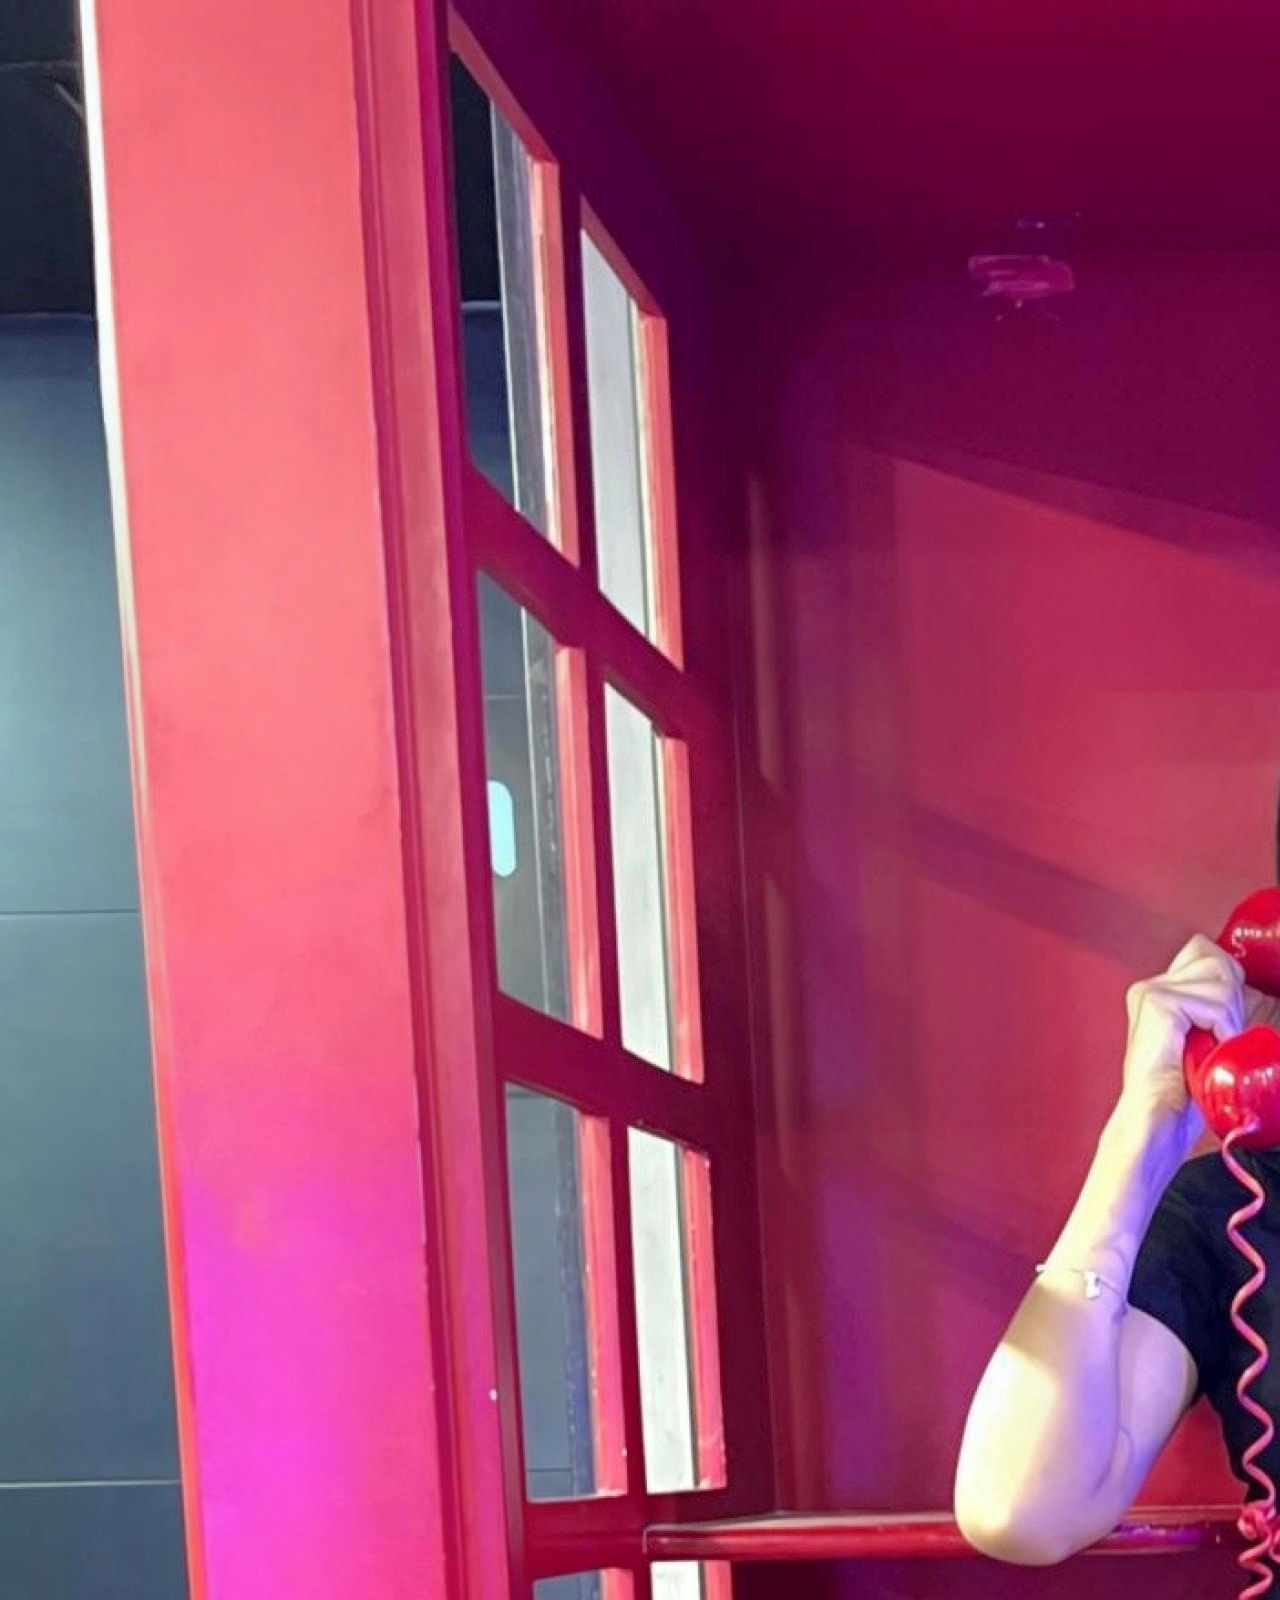
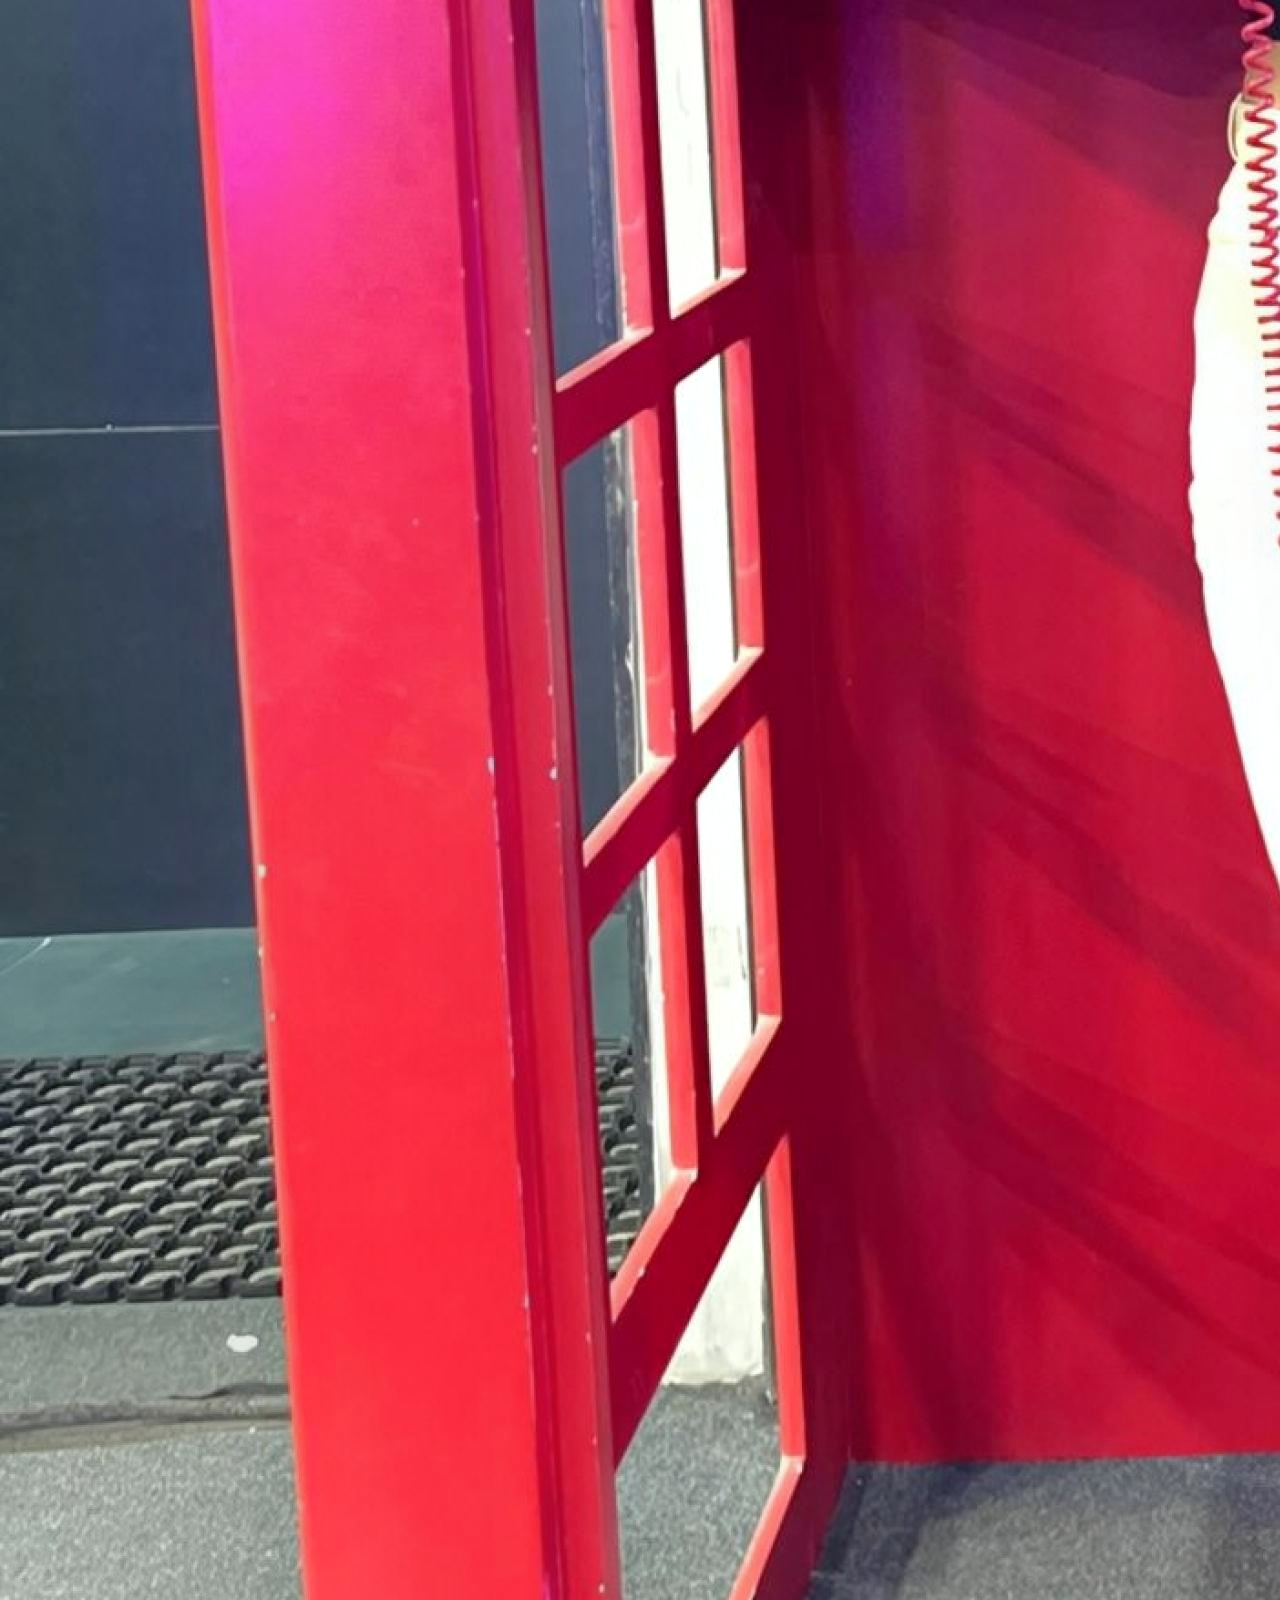
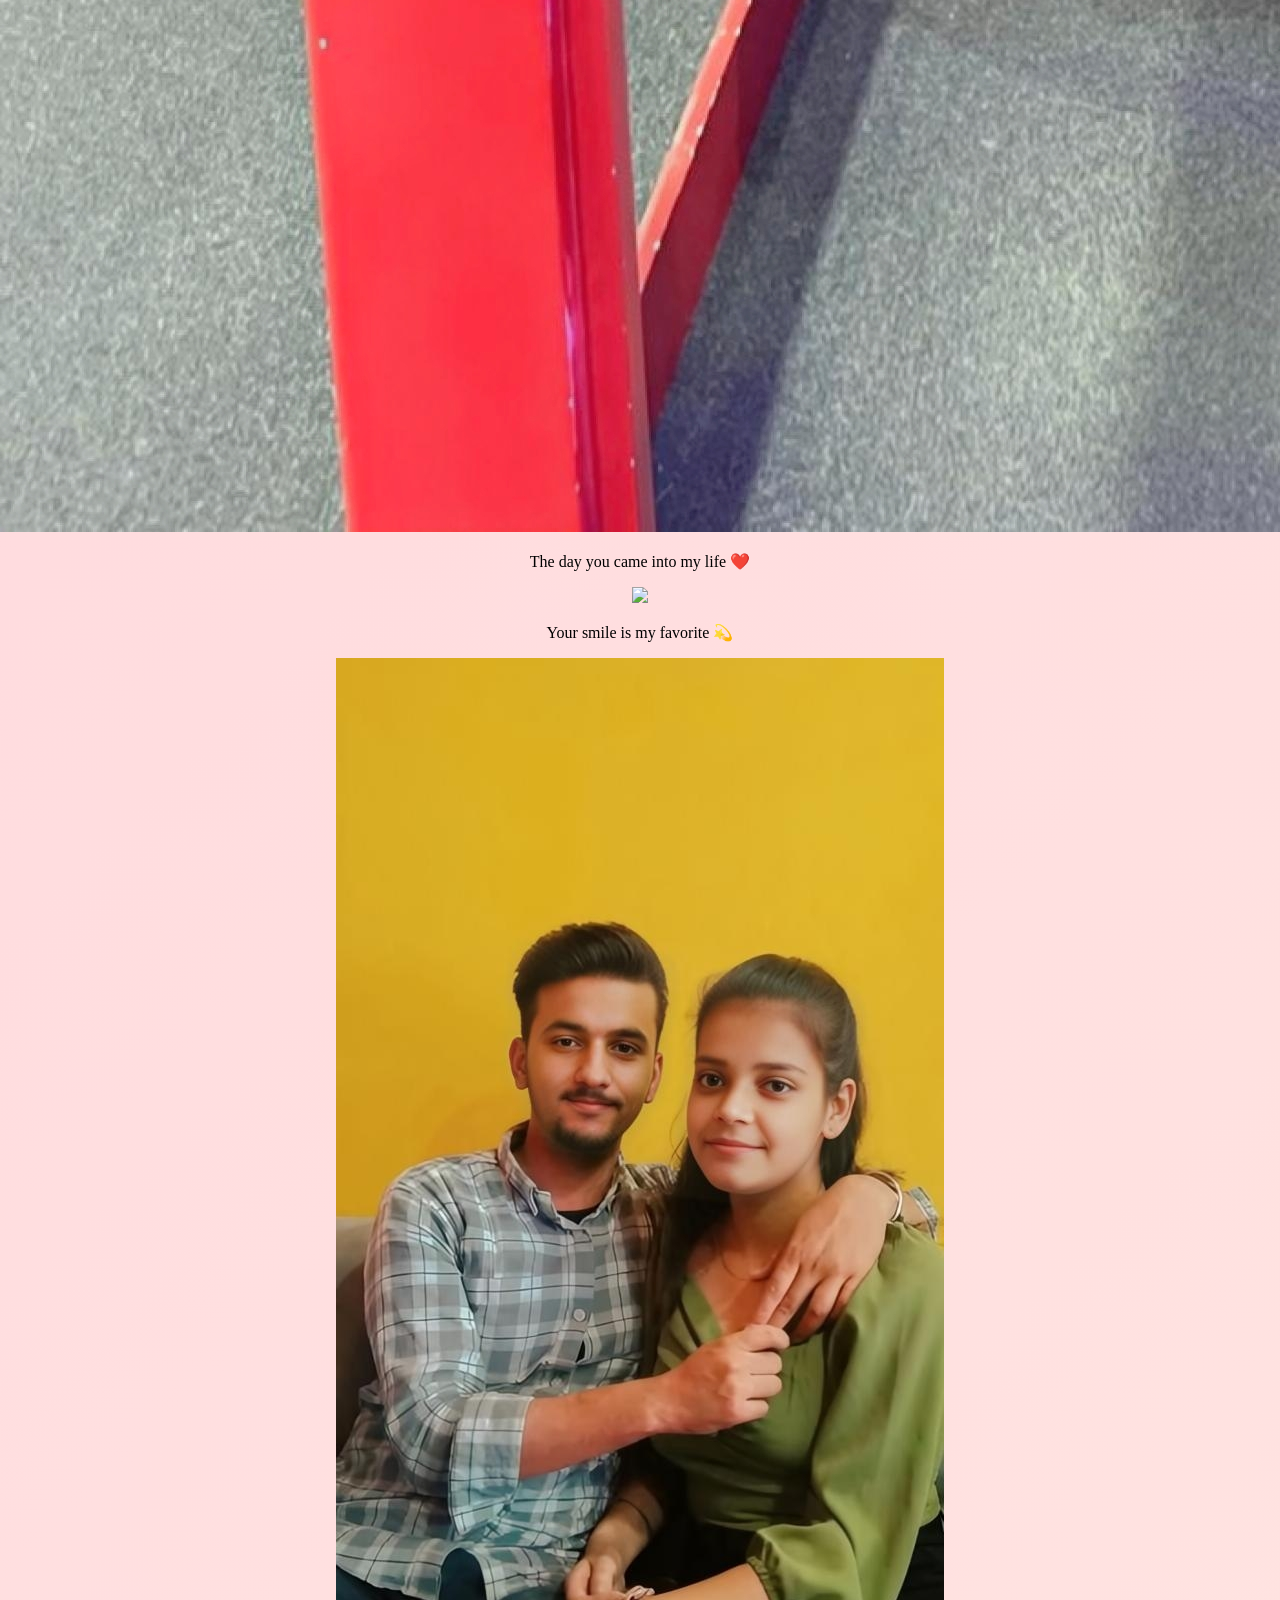
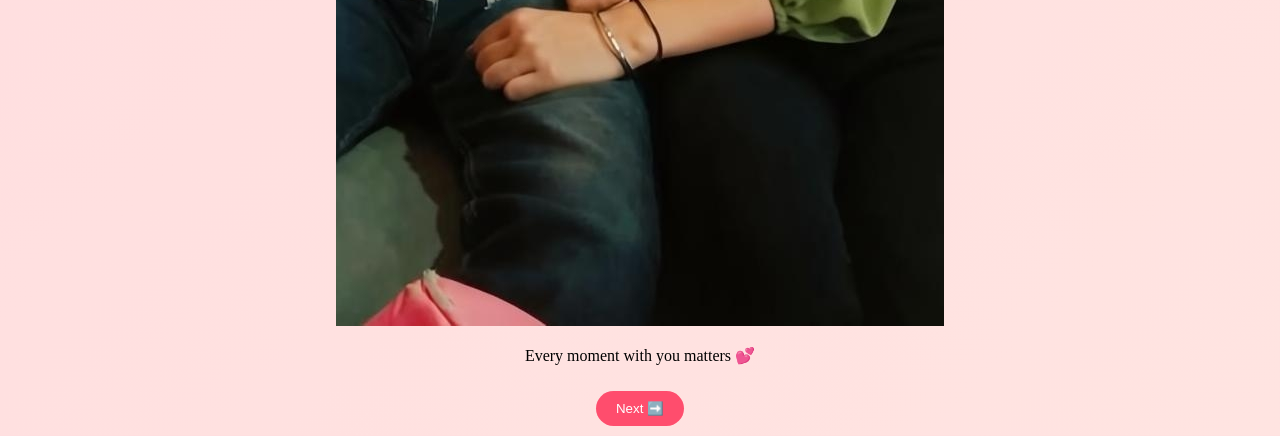
==== commit d21ca749: "Update page2.html" ====
--- a/page2.html
+++ b/page2.html
@@ -1,33 +1,40 @@
 <!DOCTYPE html>
 <html>
 <head>
-  <meta name="viewport" content="width=device-width, initial-scale=1.0">
-  <title>Memories 💕</title>
-  <link rel="stylesheet" href="css/style.css">
+<meta name="viewport" content="width=device-width, initial-scale=1.0">
+<title>Memories 💖</title>
+<link rel="stylesheet" href="css/style.css">
 </head>
 
 <body class="page2">
 
-  <h2>Our Memories 💕</h2>
+<div class="gallery">
 
-  <div class="gallery">
-
-    <div class="card">
-      <img src="assets/images/img1.jpg">
-    </div>
-
-    <div class="card">
-      <img src="assets/images/img2.jpg">
-    </div>
-
-    <div class="card">
-      <img src="assets/images/img3.jpg">
-    </div>
-
+  <div class="card">
+    <img src="assets/images/img1.jpg">
+    <p>The day you came into my life ❤️</p>
   </div>
 
-  <button onclick="nextPage('page3.html')">Next ➡️</button>
+  <div class="card">
+    <img src="assets/images/img2.jpg">
+    <p>Your smile is my favorite 💫</p>
+  </div>
 
-  <script src="js/main.js"></script>
+  <div class="card">
+    <img src="assets/images/img3.jpg">
+    <p>Every moment with you matters 💕</p>
+  </div>
+
+</div>
+
+<button onclick="startMusic('page3.html')">Next ➡️</button>
+
+<audio id="music" loop>
+  <source src="assets/music/page2.mp3">
+</audio>
+
+<script src="js/main.js"></script>
+<script>createHearts();</script>
+
 </body>
 </html>
--- a/css/style.css
+++ b/css/style.css
@@ -2,116 +2,58 @@
   margin: 0;
   font-family: cursive;
   text-align: center;
+  background: linear-gradient(135deg, #ffd1dc, #ffe4e1);
 }
 
-/* ================= PAGE 1 (FIXED MOBILE CENTER) ================= */
-.page1 {
+/* PAGE 3 */
+.page3 {
   display: flex;
   flex-direction: column;
-  justify-content: center;
   align-items: center;
+  justify-content: center;   /* center vertically */
   height: 100vh;
   padding: 20px;
   box-sizing: border-box;
 }
 
-.hero-img {
-  width: 70vw;
-  max-width: 250px;
-  border-radius: 50%;
-  margin-bottom: 20px;
-}
-
-/* ================= PAGE 2 (IMAGE FIX) ================= */
-.page2 {
-  background: linear-gradient(135deg, #ffd1dc, #ffe4e1);
-  min-height: 100vh;
-  padding: 20px;
-  box-sizing: border-box;
-}
-
-.gallery {
-  display: flex;
-  flex-direction: column;
-  align-items: center;
-  gap: 20px;
-}
-
-.card {
-  width: 90%;
-  max-width: 320px;
-  background: rgba(255,255,255,0.7);
-  padding: 10px;
-  border-radius: 15px;
-}
-
-.card img {
-  width: 100%;
-  height: auto;
-  max-height: 70vh;   /* IMPORTANT FIX */
-  object-fit: cover;
-  border-radius: 12px;
-}
-
-/* ================= PAGE 3 (DO NOT TOUCH - WORKING) ================= */
-.page3 {
-  background: linear-gradient(#ffd1dc, #ffe4e1);
-  display: flex;
-  flex-direction: column;
-  align-items: center;
-  justify-content: center;
-  height: 100vh;
-}
-
-/* TITLE FIX */
+/* TITLE */
 .title {
-  margin-bottom: 40px;
+  font-size: 5vw;
+  max-font-size: 22px;
 }
 
 /* CAKE */
+.cake-container {
+  display: flex;
+  justify-content: center;
+  width: 100%;
+}
+
 .cake {
   position: relative;
   width: 150px;
-  height: 110px;
+  height: 100px;
 }
 
-/* CAKE PARTS */
-.slice {
+/* BASE */
+.cake::before {
+  content: "";
   position: absolute;
-  width: 50%;
-  height: 80px;
   bottom: 0;
+  width: 100%;
+  height: 70px;
   background: #ff4d6d;
-  transition: 0.5s;
+  border-radius: 10px;
 }
 
-.left {
-  left: 0;
-  border-radius: 10px 0 0 10px;
-}
-
-.right {
-  right: 0;
-  border-radius: 0 10px 10px 0;
-}
-
-/* TOP */
-.top {
+/* ICING */
+.icing {
   position: absolute;
   top: 0;
   width: 100%;
-  height: 30px;
+  height: 25px;
   background: white;
   border-radius: 10px 10px 0 0;
-}
-
-/* CUT EFFECT */
-.cake.cut .left {
-  transform: translateX(-20px) rotate(-8deg);
-}
-
-.cake.cut .right {
-  transform: translateX(20px) rotate(8deg);
 }
 
 /* CANDLES */
@@ -129,6 +71,7 @@
   background: #ff4d6d;
 }
 
+/* FLAME */
 .flame {
   width: 8px;
   height: 10px;
@@ -142,44 +85,18 @@
   to { transform: scale(1.2); }
 }
 
-/* ================= PAGE 4 (UNCHANGED) ================= */
-.page4 {
-  display: flex;
-  justify-content: center;
-  align-items: center;
-  height: 100vh;
-  background: linear-gradient(135deg, #ffe0ec, #ffd6e0);
-  padding: 20px;
-  box-sizing: border-box;
+/* CUT EFFECT */
+.cake.cut {
+  transform: scale(0.9);
+  opacity: 0.7;
 }
 
-.letter {
-  width: 90%;
-  max-width: 320px;
-  padding: 20px;
-  background: rgba(255,255,255,0.9);
-  border-radius: 20px;
-}
-
-/* ================= COMMON ================= */
+/* BUTTON */
 button {
+  margin: 10px;
   padding: 10px 20px;
-  margin: 10px;
+  border-radius: 25px;
   border: none;
-  border-radius: 25px;
   background: #ff4d6d;
   color: white;
 }
-
-/* HEARTS */
-.heart {
-  position: fixed;
-  bottom: -10px;
-  animation: floatUp 6s linear;
-}
-
-@keyframes floatUp {
-  to {
-    transform: translateY(-110vh);
-  }
-}
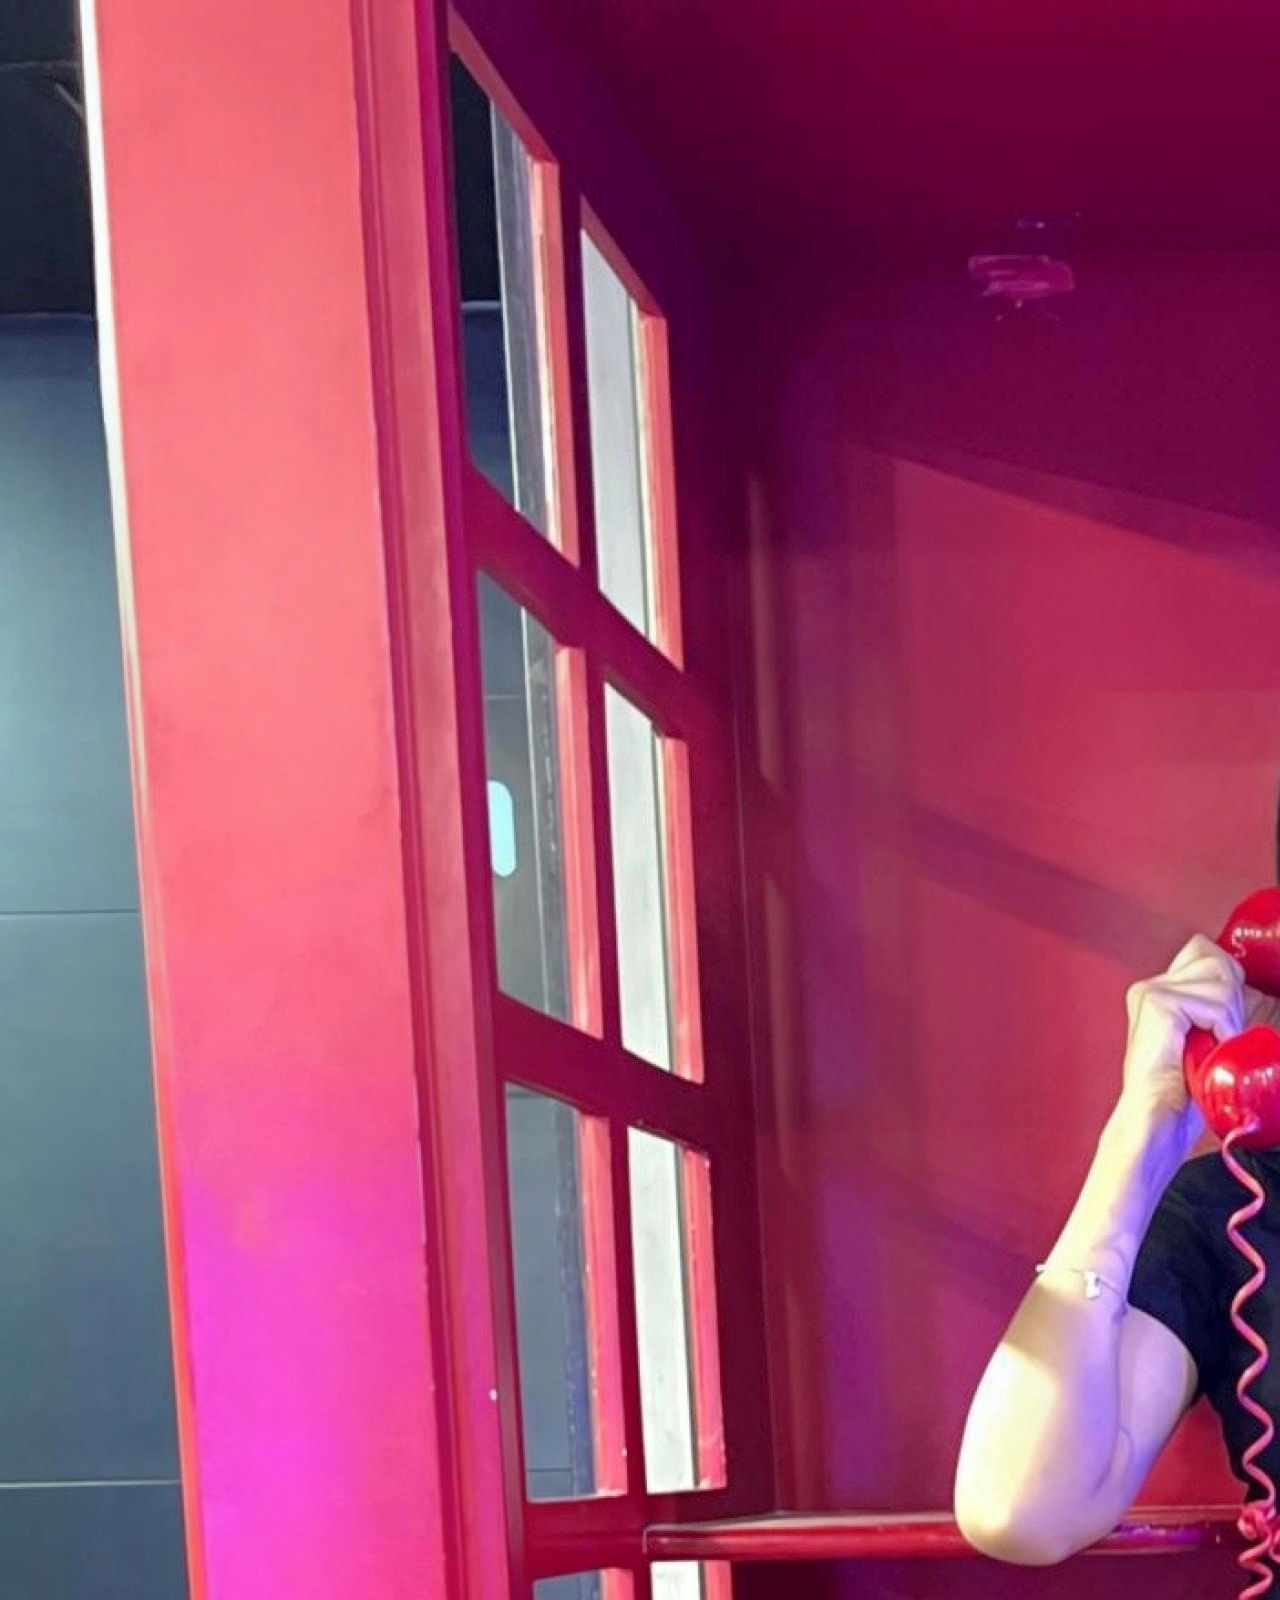
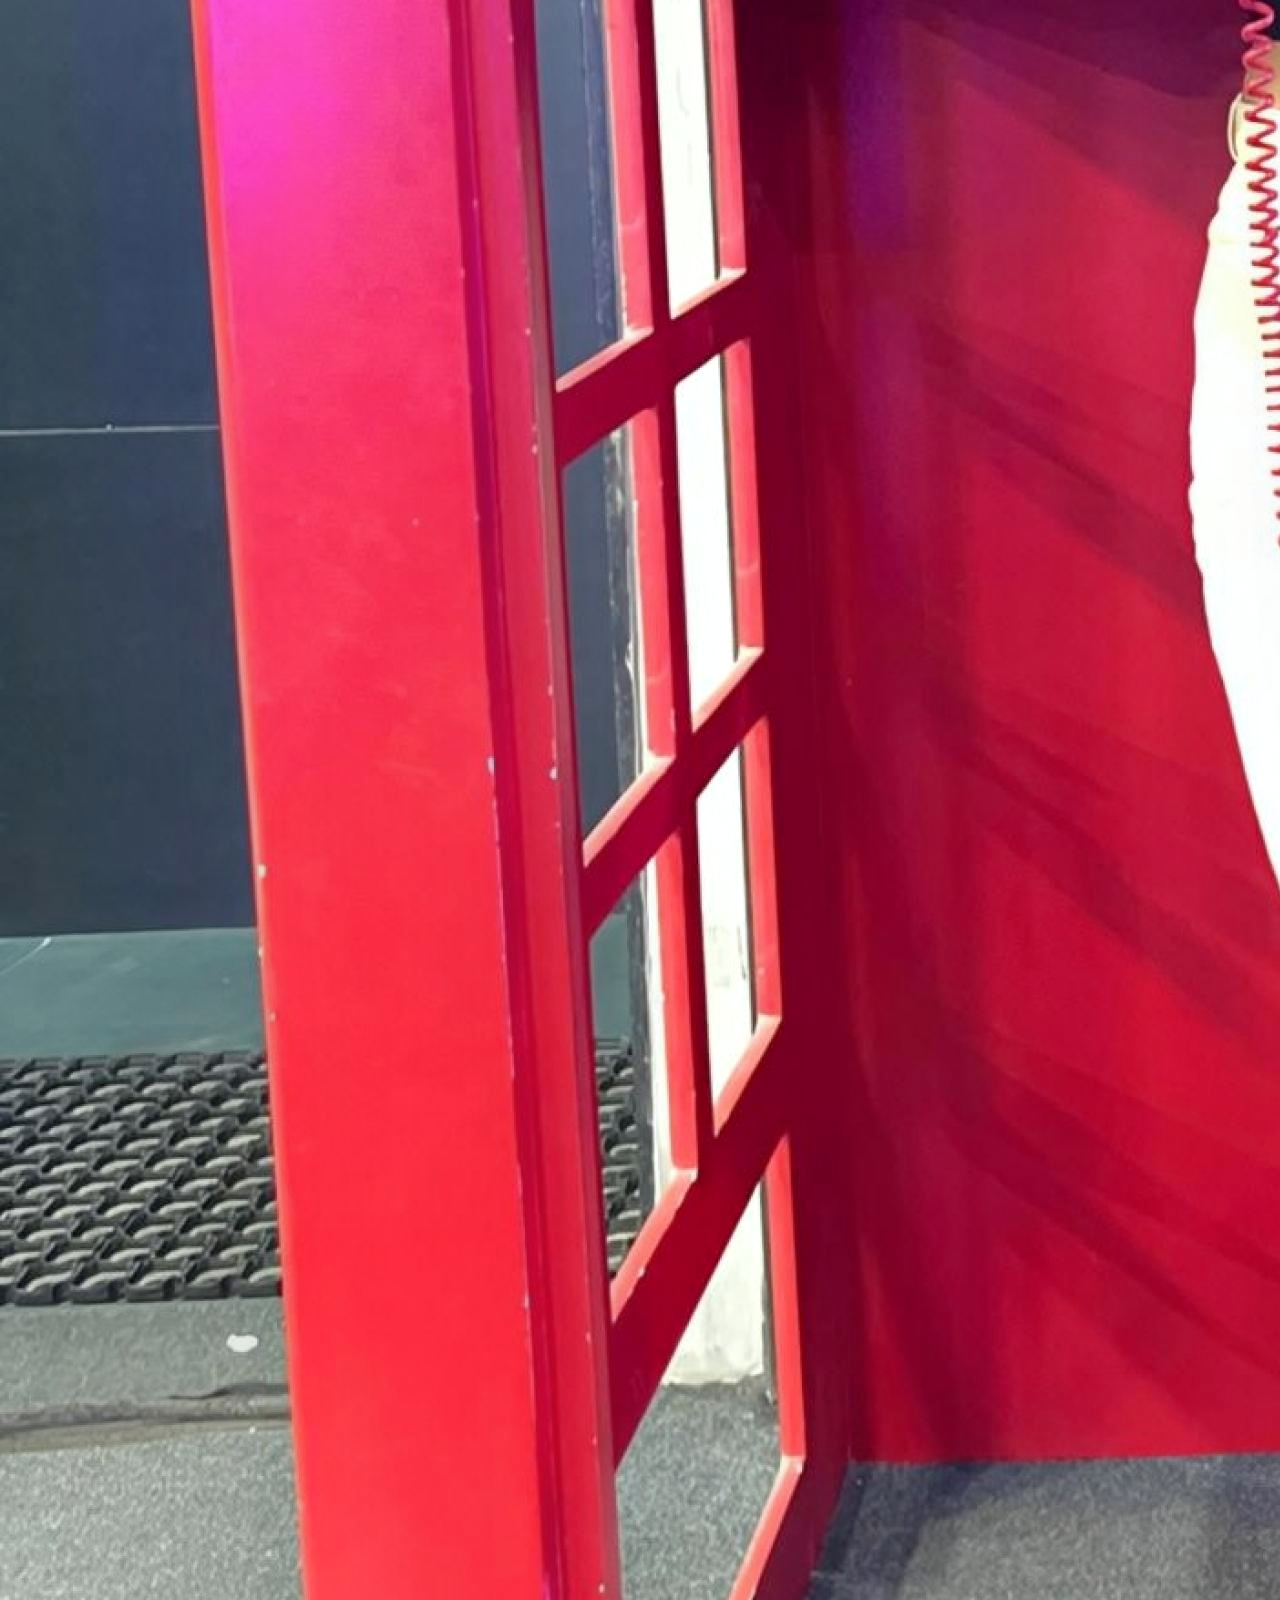
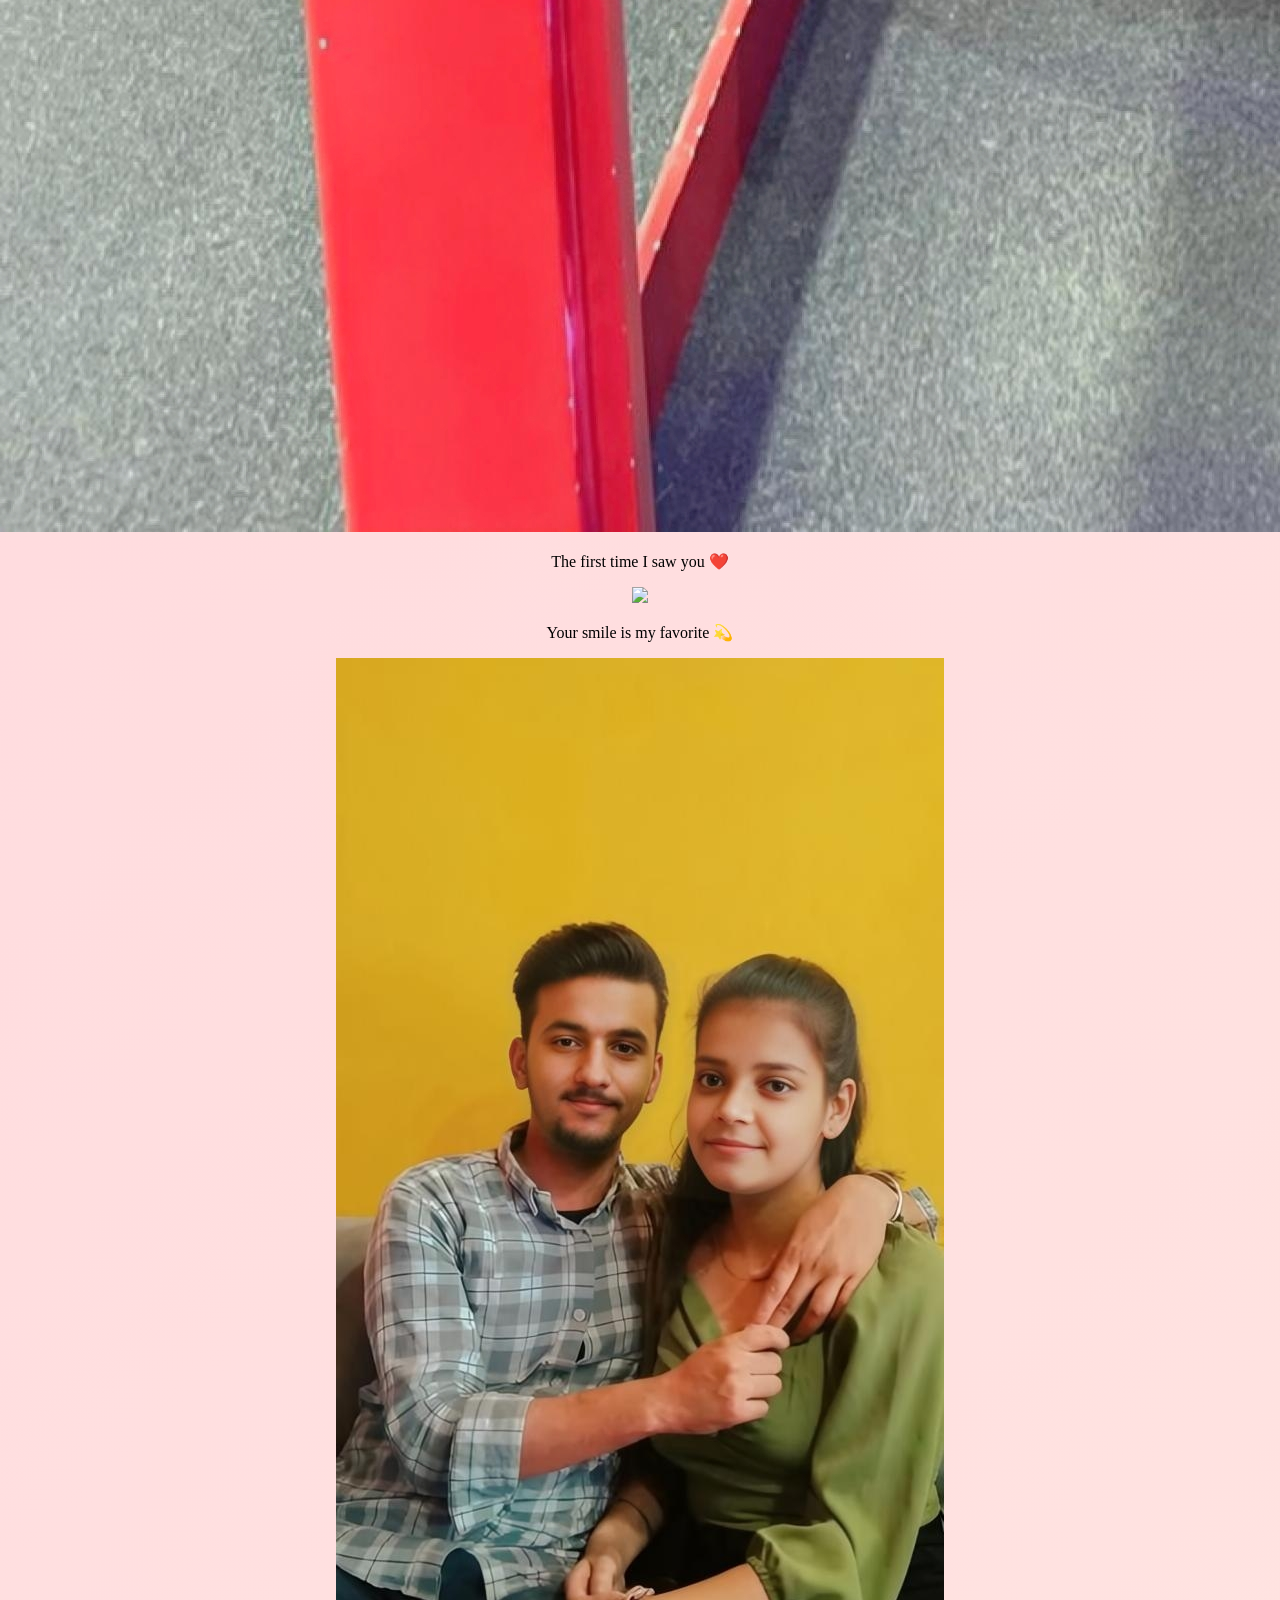
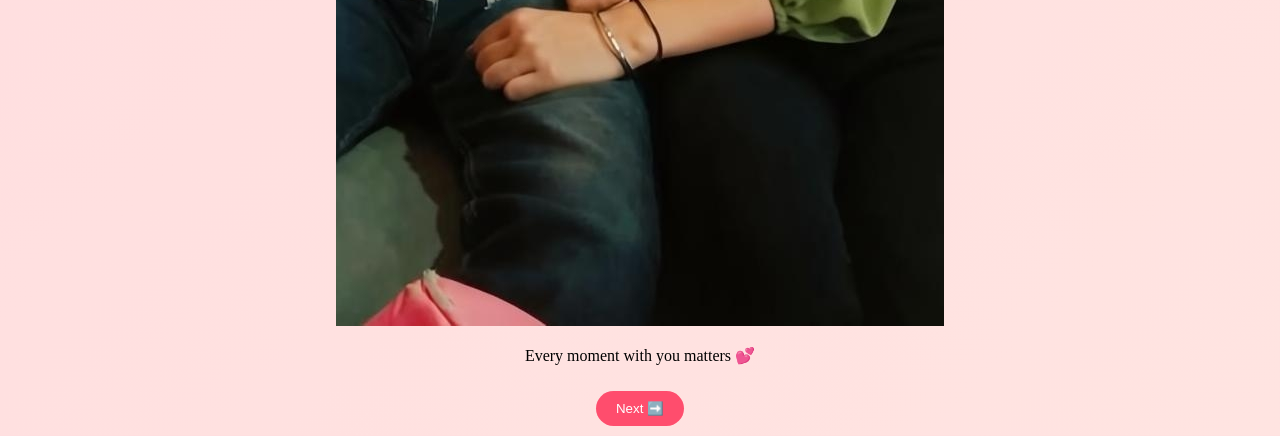
==== commit 5a1235c0: "Update page2.html" ====
--- a/page2.html
+++ b/page2.html
@@ -12,7 +12,7 @@
 
   <div class="card">
     <img src="assets/images/img1.jpg">
-    <p>The day you came into my life ❤️</p>
+    <p>The first time I saw you ❤️</p>
   </div>
 
   <div class="card">
@@ -27,14 +27,12 @@
 
 </div>
 
-<button onclick="startMusic('page3.html')">Next ➡️</button>
+<button class="next-btn" onclick="nextPage('page3.html')">Next ➡️</button>
 
 <audio id="music" loop>
   <source src="assets/music/page2.mp3">
 </audio>
 
 <script src="js/main.js"></script>
-<script>createHearts();</script>
-
 </body>
 </html>
